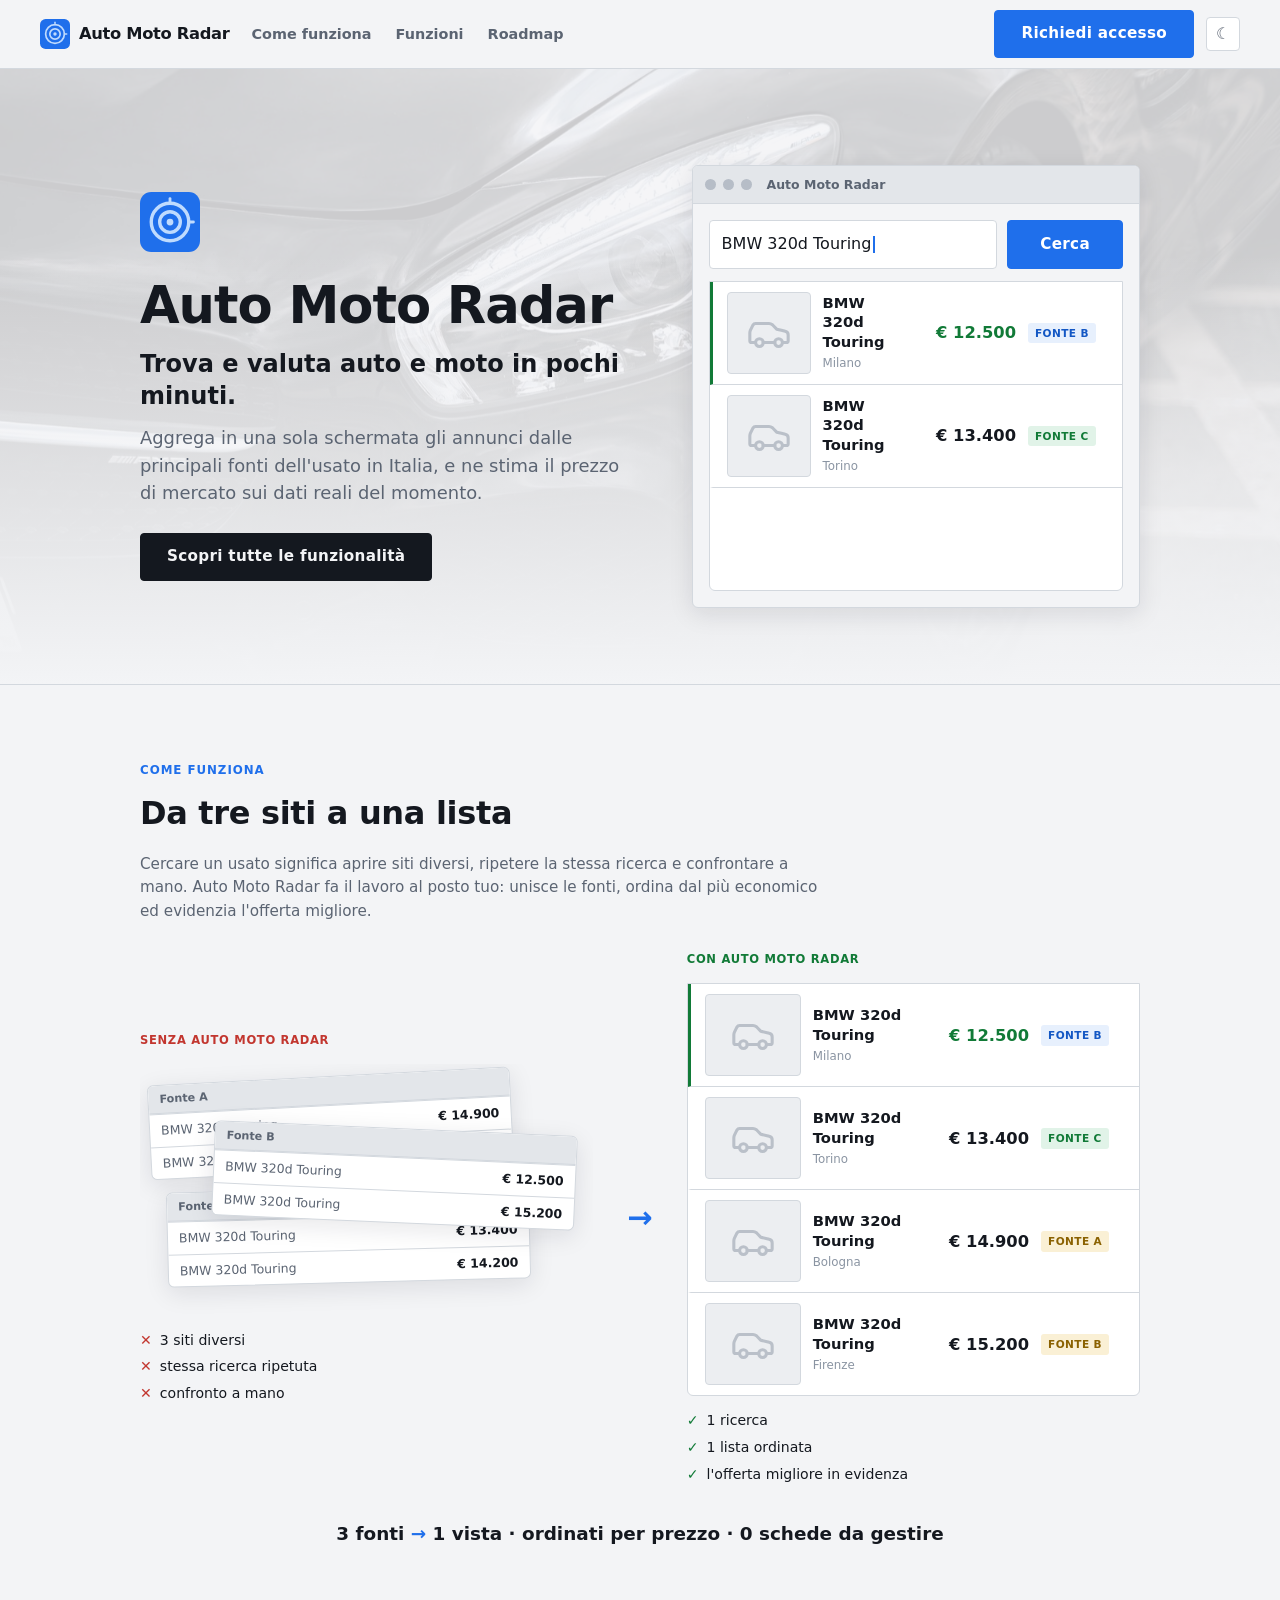
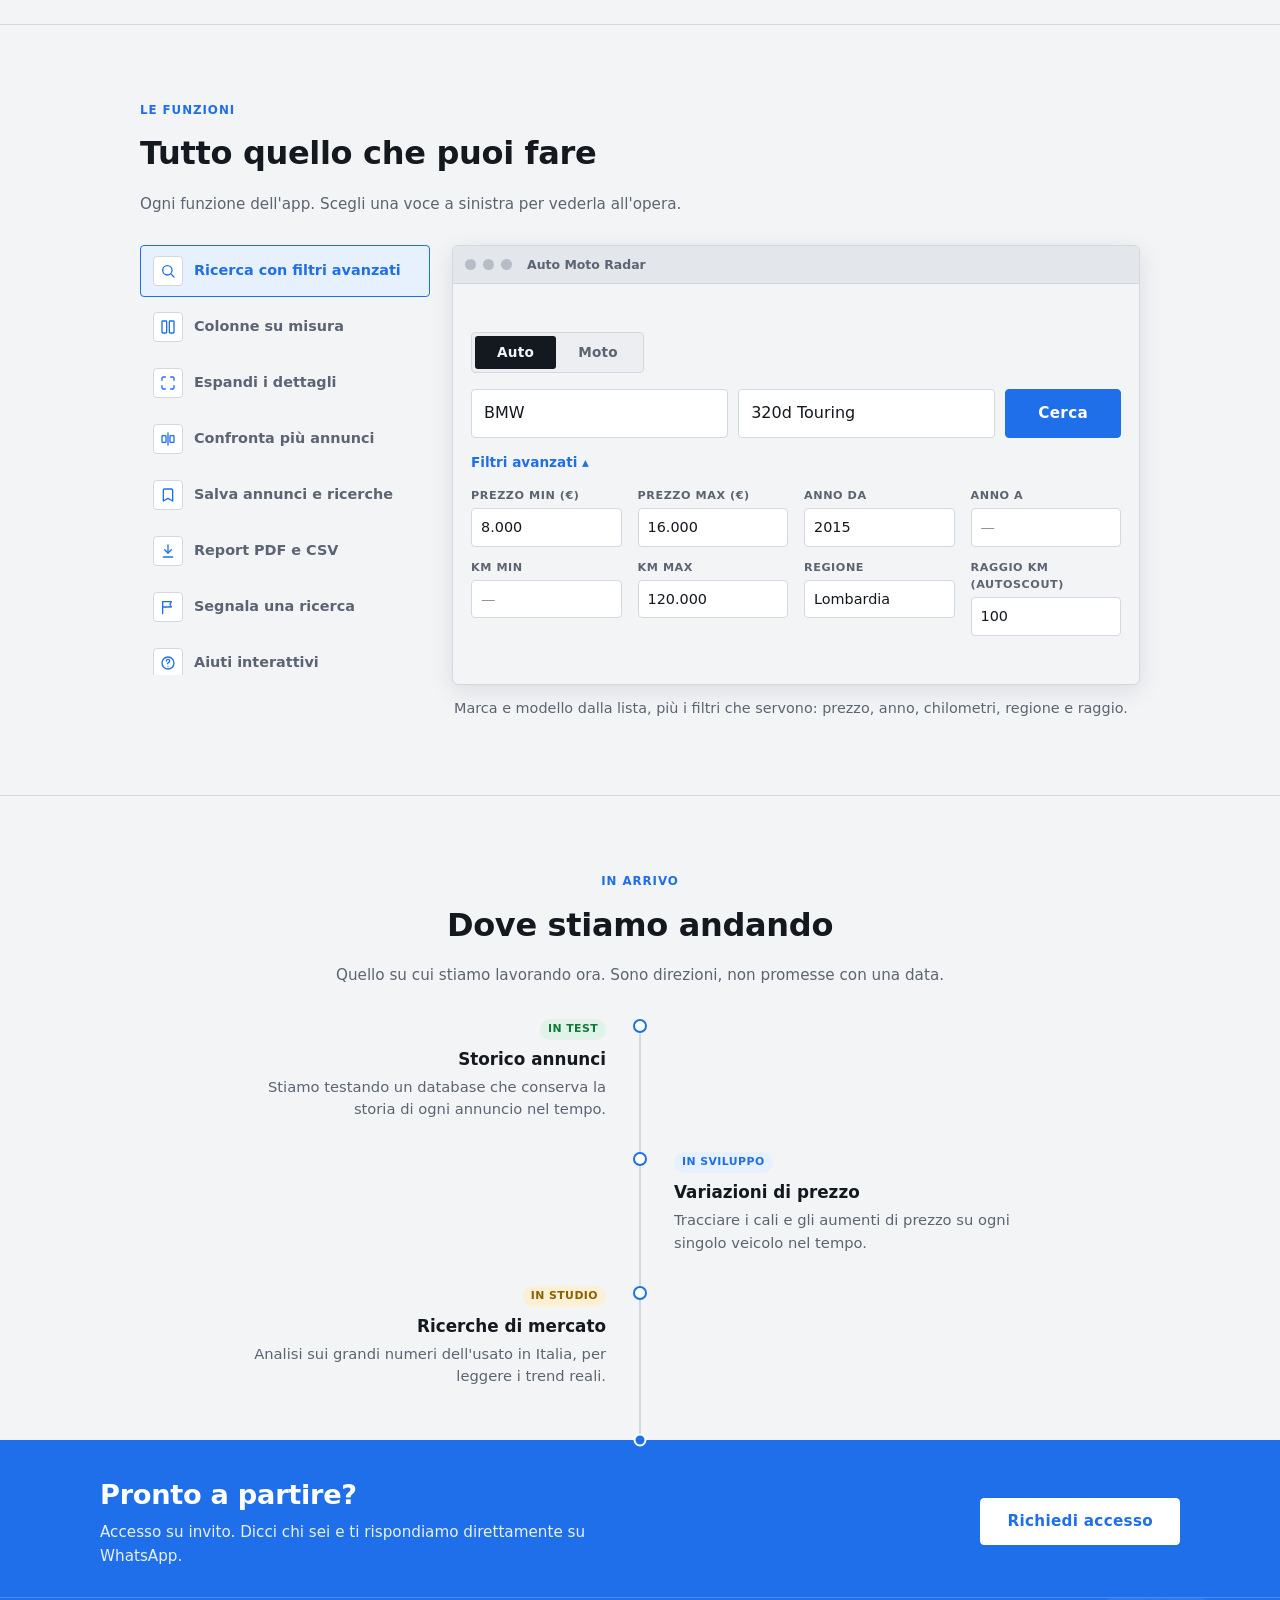
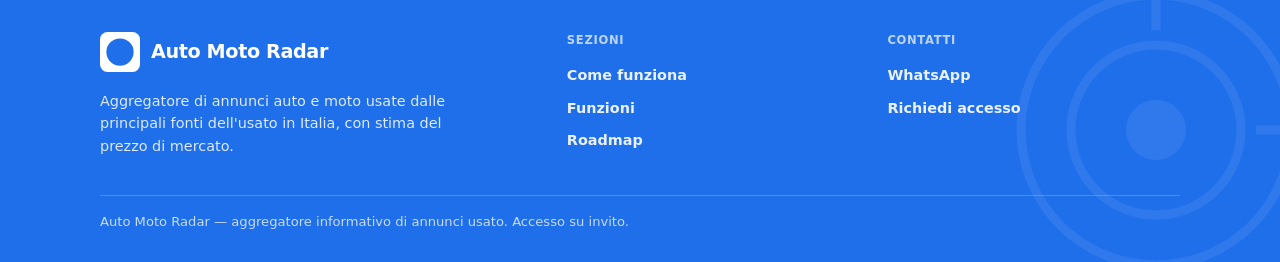
==== index.html @ 4909b7a5 "feat: static marketing landing for Auto Moto Radar Public, invite-only info site (no app access). He" ====
<!DOCTYPE html>
<html lang="it">
<head>
  <meta charset="UTF-8" />
  <meta name="viewport" content="width=device-width, initial-scale=1.0" />
  <title>Auto Moto Radar</title>
  <meta name="description" content="Auto Moto Radar aggrega in una sola schermata gli annunci di auto e moto usate dalle principali fonti dell'usato in Italia, e ne stima il prezzo di mercato. Accesso su invito." />
  <link rel="icon" type="image/svg+xml" href="./favicon.svg" />
  <meta name="theme-color" content="#f3f4f6" media="(prefers-color-scheme: light)" />
  <meta name="theme-color" content="#0d1117" media="(prefers-color-scheme: dark)" />
  <!-- Tema applicato PRIMA del CSS per evitare il flash (light di default). Chiave propria
       della landing per non interferire con l'app. -->
  <script>try{document.documentElement.setAttribute('data-theme',localStorage.getItem('amr_landing_theme')||'light');}catch(e){document.documentElement.setAttribute('data-theme','light');}</script>
  <link rel="stylesheet" href="./landing.css" />
</head>
<body>

  <!-- ─── Topbar ─────────────────────────────────────────────────────────── -->
  <header class="topbar">
    <a class="brand" href="#hero" aria-label="Auto Moto Radar, torna su">
      <!-- Logo radar (riuso da frontend/index.html:32-39) -->
      <svg class="brand-logo" width="30" height="30" viewBox="0 0 32 32" xmlns="http://www.w3.org/2000/svg" aria-hidden="true">
        <rect width="32" height="32" rx="6" fill="#1f6feb"/>
        <circle cx="16" cy="16" r="10" fill="none" stroke="#bfdbfe" stroke-width="1.8"/>
        <circle cx="16" cy="16" r="5.5" fill="none" stroke="#bfdbfe" stroke-width="1.8"/>
        <circle cx="16" cy="16" r="1.8" fill="#bfdbfe"/>
        <line x1="16" y1="6" x2="16" y2="3.5" stroke="#bfdbfe" stroke-width="1.5" stroke-linecap="round"/>
        <line x1="26" y1="16" x2="28.5" y2="16" stroke="#bfdbfe" stroke-width="1.5" stroke-linecap="round"/>
      </svg>
      <span class="brand-name">Auto Moto Radar</span>
    </a>
    <nav class="topnav" aria-label="Sezioni del sito">
      <a href="#come-funziona">Come funziona</a>
      <a href="#funzioni">Funzioni</a>
      <a href="#roadmap">Roadmap</a>
    </nav>
    <span class="topbar-spacer"></span>
    <a class="btn btn-primary topbar-cta" href="https://wa.me/393520727252" data-open-wizard>Richiedi accesso</a>
    <button type="button" class="theme-toggle" id="themeToggle" title="Passa al tema scuro" aria-label="Passa al tema scuro" aria-pressed="false">☾</button>
  </header>

  <main>

    <!-- ─── Hero ─────────────────────────────────────────────────────────── -->
    <section class="hero" id="hero">
      <!-- Sfondo fotografico de-opacizzato (asset locale, Pexels License). Decorativo. -->
      <div class="hero-bg" aria-hidden="true"></div>
      <div class="wrap hero-inner">
        <div class="hero-copy">
          <svg class="hero-logo" width="60" height="60" viewBox="0 0 32 32" xmlns="http://www.w3.org/2000/svg" aria-hidden="true">
            <rect width="32" height="32" rx="6" fill="#1f6feb"/>
            <circle cx="16" cy="16" r="10" fill="none" stroke="#bfdbfe" stroke-width="1.8"/>
            <circle cx="16" cy="16" r="5.5" fill="none" stroke="#bfdbfe" stroke-width="1.8"/>
            <circle cx="16" cy="16" r="1.8" fill="#bfdbfe"/>
            <line x1="16" y1="6" x2="16" y2="3.5" stroke="#bfdbfe" stroke-width="1.5" stroke-linecap="round"/>
            <line x1="26" y1="16" x2="28.5" y2="16" stroke="#bfdbfe" stroke-width="1.5" stroke-linecap="round"/>
          </svg>
          <h1>Auto Moto Radar</h1>
          <p class="lead lead-1">Trova e valuta auto e moto in pochi minuti.</p>
          <p class="lead lead-2">Aggrega in una sola schermata gli annunci dalle principali fonti dell'usato in Italia, e ne stima il prezzo di mercato sui dati reali del momento.</p>
          <div class="btn-row">
            <a class="btn btn-dark" href="#funzioni">Scopri tutte le funzionalità</a>
          </div>
        </div>

        <!-- Demo: ricerca che si auto-digita + mini risultati. Statica se no-JS/reduced-motion. -->
        <div class="hero-demo fx" aria-hidden="true">
          <div class="appwin">
            <div class="appwin-bar"><span class="awd"></span><span class="awd"></span><span class="awd"></span><span class="appwin-title">Auto Moto Radar</span></div>
            <div class="hero-demo-body">
              <div class="search-fields hd-search">
                <div class="ac-wrap hd-acwrap">
                  <div class="field-input hd-field"><span id="hdQuery">BMW 320d Touring</span><span class="hd-caret"></span></div>
                  <ul class="ac-list hd-aclist" id="hdAclist" hidden></ul>
                </div>
                <span class="btn-cerca">Cerca</span>
              </div>
              <div class="hd-results">
                <div class="result-list" id="hdAuto">
                  <div class="result-row best" style="grid-template-columns:84px minmax(0,1fr) 104px 80px"><div class="row-thumb"><svg viewBox="0 0 24 24" fill="none" stroke="currentColor" stroke-width="1.6" stroke-linecap="round" stroke-linejoin="round"><path d="M19 17h2c.6 0 1-.4 1-1v-3c0-.9-.7-1.7-1.5-1.9C18.7 10.6 16 10 16 10s-1.3-1.4-2.2-2.3c-.5-.4-1.1-.7-1.8-.7H5c-.6 0-1.1.4-1.4.9l-1.4 2.9A3.7 3.7 0 0 0 2 12v4c0 .6.4 1 1 1h2"/><circle cx="7" cy="17" r="2"/><path d="M9 17h6"/><circle cx="17" cy="17" r="2"/></svg></div><div class="row-main"><div class="row-titolo">BMW 320d Touring</div><div class="row-sub">Milano</div></div><div class="row-prezzo">€ 12.500</div><div class="row-fonte"><span class="tag tag-subito">Fonte B</span></div></div>
                  <div class="result-row" style="grid-template-columns:84px minmax(0,1fr) 104px 80px"><div class="row-thumb"><svg viewBox="0 0 24 24" fill="none" stroke="currentColor" stroke-width="1.6" stroke-linecap="round" stroke-linejoin="round"><path d="M19 17h2c.6 0 1-.4 1-1v-3c0-.9-.7-1.7-1.5-1.9C18.7 10.6 16 10 16 10s-1.3-1.4-2.2-2.3c-.5-.4-1.1-.7-1.8-.7H5c-.6 0-1.1.4-1.4.9l-1.4 2.9A3.7 3.7 0 0 0 2 12v4c0 .6.4 1 1 1h2"/><circle cx="7" cy="17" r="2"/><path d="M9 17h6"/><circle cx="17" cy="17" r="2"/></svg></div><div class="row-main"><div class="row-titolo">BMW 320d Touring</div><div class="row-sub">Torino</div></div><div class="row-prezzo">€ 13.400</div><div class="row-fonte"><span class="tag tag-moto">Fonte C</span></div></div>
                  <div class="result-row" style="grid-template-columns:84px minmax(0,1fr) 104px 80px"><div class="row-thumb"><svg viewBox="0 0 24 24" fill="none" stroke="currentColor" stroke-width="1.6" stroke-linecap="round" stroke-linejoin="round"><path d="M19 17h2c.6 0 1-.4 1-1v-3c0-.9-.7-1.7-1.5-1.9C18.7 10.6 16 10 16 10s-1.3-1.4-2.2-2.3c-.5-.4-1.1-.7-1.8-.7H5c-.6 0-1.1.4-1.4.9l-1.4 2.9A3.7 3.7 0 0 0 2 12v4c0 .6.4 1 1 1h2"/><circle cx="7" cy="17" r="2"/><path d="M9 17h6"/><circle cx="17" cy="17" r="2"/></svg></div><div class="row-main"><div class="row-titolo">BMW 320d Touring</div><div class="row-sub">Bologna</div></div><div class="row-prezzo">€ 14.900</div><div class="row-fonte"><span class="tag tag-autoscout">Fonte A</span></div></div>
                </div>
                <div class="result-list" id="hdMoto" hidden>
                  <div class="result-row best" style="grid-template-columns:84px minmax(0,1fr) 104px 80px"><div class="row-thumb"><svg viewBox="0 0 24 24" fill="none" stroke="currentColor" stroke-width="1.6" stroke-linecap="round" stroke-linejoin="round"><circle cx="5.5" cy="17.5" r="3.2"/><circle cx="18.5" cy="17.5" r="3.2"/><path d="M5.5 17.5 9 10h5l2 3h2.5"/><path d="M9 10 8 8H6"/><path d="M14 10h3"/></svg></div><div class="row-main"><div class="row-titolo">Honda Africa Twin</div><div class="row-sub">Roma</div></div><div class="row-prezzo">€ 9.900</div><div class="row-fonte"><span class="tag tag-moto">Fonte C</span></div></div>
                  <div class="result-row" style="grid-template-columns:84px minmax(0,1fr) 104px 80px"><div class="row-thumb"><svg viewBox="0 0 24 24" fill="none" stroke="currentColor" stroke-width="1.6" stroke-linecap="round" stroke-linejoin="round"><circle cx="5.5" cy="17.5" r="3.2"/><circle cx="18.5" cy="17.5" r="3.2"/><path d="M5.5 17.5 9 10h5l2 3h2.5"/><path d="M9 10 8 8H6"/><path d="M14 10h3"/></svg></div><div class="row-main"><div class="row-titolo">Honda Africa Twin</div><div class="row-sub">Napoli</div></div><div class="row-prezzo">€ 10.500</div><div class="row-fonte"><span class="tag tag-subito">Fonte B</span></div></div>
                  <div class="result-row" style="grid-template-columns:84px minmax(0,1fr) 104px 80px"><div class="row-thumb"><svg viewBox="0 0 24 24" fill="none" stroke="currentColor" stroke-width="1.6" stroke-linecap="round" stroke-linejoin="round"><circle cx="5.5" cy="17.5" r="3.2"/><circle cx="18.5" cy="17.5" r="3.2"/><path d="M5.5 17.5 9 10h5l2 3h2.5"/><path d="M9 10 8 8H6"/><path d="M14 10h3"/></svg></div><div class="row-main"><div class="row-titolo">Honda Africa Twin</div><div class="row-sub">Bari</div></div><div class="row-prezzo">€ 11.200</div><div class="row-fonte"><span class="tag tag-autoscout">Fonte A</span></div></div>
                </div>
              </div>
            </div>
          </div>
        </div>
      </div>
    </section>

    <!-- ─── Come funziona (problema + due modi + showcase) ───────────────── -->
    <section id="come-funziona">
      <div class="wrap">
        <p class="eyebrow">Come funziona</p>
        <h2>Da tre siti a una lista</h2>
        <p class="section-intro">Cercare un usato significa aprire siti diversi, ripetere la stessa ricerca e confrontare a mano. Auto Moto Radar fa il lavoro al posto tuo: unisce le fonti, ordina dal più economico ed evidenzia l'offerta migliore.</p>

        <div class="ba">
          <div class="ba-side ba-before">
            <p class="ba-lab ba-lab-before">Senza Auto Moto Radar</p>
            <div class="ba-mock" aria-hidden="true">
              <div class="ba-win ba-win1"><div class="ba-win-bar">Fonte A</div><div class="ba-win-row"><span>BMW 320d Touring</span><span>€ 14.900</span></div><div class="ba-win-row"><span>BMW 320d Touring</span><span>€ 13.900</span></div></div>
              <div class="ba-win ba-win2"><div class="ba-win-bar">Fonte B</div><div class="ba-win-row"><span>BMW 320d Touring</span><span>€ 12.500</span></div><div class="ba-win-row"><span>BMW 320d Touring</span><span>€ 15.200</span></div></div>
              <div class="ba-win ba-win3"><div class="ba-win-bar">Fonte C</div><div class="ba-win-row"><span>BMW 320d Touring</span><span>€ 13.400</span></div><div class="ba-win-row"><span>BMW 320d Touring</span><span>€ 14.200</span></div></div>
            </div>
            <ul class="ba-pts ba-pts-before">
              <li>3 siti diversi</li>
              <li>stessa ricerca ripetuta</li>
              <li>confronto a mano</li>
            </ul>
          </div>

          <div class="ba-arrow" aria-hidden="true">→</div>

          <div class="ba-side ba-after">
            <p class="ba-lab ba-lab-after">Con Auto Moto Radar</p>
            <!-- Dopo: lista unica ordinata (replica .result-row ridotta, dati finti). -->
            <div class="fx ba-list" aria-hidden="true">
              <div class="result-list">
                <div class="result-row best" style="grid-template-columns:96px minmax(0,1fr) 112px 84px">
                  <div class="row-thumb"><svg viewBox="0 0 24 24" fill="none" stroke="currentColor" stroke-width="1.6" stroke-linecap="round" stroke-linejoin="round"><path d="M19 17h2c.6 0 1-.4 1-1v-3c0-.9-.7-1.7-1.5-1.9C18.7 10.6 16 10 16 10s-1.3-1.4-2.2-2.3c-.5-.4-1.1-.7-1.8-.7H5c-.6 0-1.1.4-1.4.9l-1.4 2.9A3.7 3.7 0 0 0 2 12v4c0 .6.4 1 1 1h2"/><circle cx="7" cy="17" r="2"/><path d="M9 17h6"/><circle cx="17" cy="17" r="2"/></svg></div>
                  <div class="row-main"><div class="row-titolo">BMW 320d Touring</div><div class="row-sub">Milano</div></div>
                  <div class="row-prezzo">€ 12.500</div>
                  <div class="row-fonte"><span class="tag tag-subito">Fonte B</span></div>
                </div>
                <div class="result-row" style="grid-template-columns:96px minmax(0,1fr) 112px 84px">
                  <div class="row-thumb"><svg viewBox="0 0 24 24" fill="none" stroke="currentColor" stroke-width="1.6" stroke-linecap="round" stroke-linejoin="round"><path d="M19 17h2c.6 0 1-.4 1-1v-3c0-.9-.7-1.7-1.5-1.9C18.7 10.6 16 10 16 10s-1.3-1.4-2.2-2.3c-.5-.4-1.1-.7-1.8-.7H5c-.6 0-1.1.4-1.4.9l-1.4 2.9A3.7 3.7 0 0 0 2 12v4c0 .6.4 1 1 1h2"/><circle cx="7" cy="17" r="2"/><path d="M9 17h6"/><circle cx="17" cy="17" r="2"/></svg></div>
                  <div class="row-main"><div class="row-titolo">BMW 320d Touring</div><div class="row-sub">Torino</div></div>
                  <div class="row-prezzo">€ 13.400</div>
                  <div class="row-fonte"><span class="tag tag-moto">Fonte C</span></div>
                </div>
                <div class="result-row" style="grid-template-columns:96px minmax(0,1fr) 112px 84px">
                  <div class="row-thumb"><svg viewBox="0 0 24 24" fill="none" stroke="currentColor" stroke-width="1.6" stroke-linecap="round" stroke-linejoin="round"><path d="M19 17h2c.6 0 1-.4 1-1v-3c0-.9-.7-1.7-1.5-1.9C18.7 10.6 16 10 16 10s-1.3-1.4-2.2-2.3c-.5-.4-1.1-.7-1.8-.7H5c-.6 0-1.1.4-1.4.9l-1.4 2.9A3.7 3.7 0 0 0 2 12v4c0 .6.4 1 1 1h2"/><circle cx="7" cy="17" r="2"/><path d="M9 17h6"/><circle cx="17" cy="17" r="2"/></svg></div>
                  <div class="row-main"><div class="row-titolo">BMW 320d Touring</div><div class="row-sub">Bologna</div></div>
                  <div class="row-prezzo">€ 14.900</div>
                  <div class="row-fonte"><span class="tag tag-autoscout">Fonte A</span></div>
                </div>
                <div class="result-row" style="grid-template-columns:96px minmax(0,1fr) 112px 84px">
                  <div class="row-thumb"><svg viewBox="0 0 24 24" fill="none" stroke="currentColor" stroke-width="1.6" stroke-linecap="round" stroke-linejoin="round"><path d="M19 17h2c.6 0 1-.4 1-1v-3c0-.9-.7-1.7-1.5-1.9C18.7 10.6 16 10 16 10s-1.3-1.4-2.2-2.3c-.5-.4-1.1-.7-1.8-.7H5c-.6 0-1.1.4-1.4.9l-1.4 2.9A3.7 3.7 0 0 0 2 12v4c0 .6.4 1 1 1h2"/><circle cx="7" cy="17" r="2"/><path d="M9 17h6"/><circle cx="17" cy="17" r="2"/></svg></div>
                  <div class="row-main"><div class="row-titolo">BMW 320d Touring</div><div class="row-sub">Firenze</div></div>
                  <div class="row-prezzo">€ 15.200</div>
                  <div class="row-fonte"><span class="tag tag-autoscout">Fonte B</span></div>
                </div>
              </div>
            </div>
            <ul class="ba-pts ba-pts-after">
              <li>1 ricerca</li>
              <li>1 lista ordinata</li>
              <li>l'offerta migliore in evidenza</li>
            </ul>
          </div>
        </div>

        <p class="ba-impact">3 fonti <b>→</b> 1 vista · ordinati per prezzo · 0 schede da gestire</p>
      </div>
    </section>

    <!-- ─── Funzioni (fonti personalizzabili + funzioni) ─────────────────── -->
    <section id="funzioni">
      <div class="wrap">
        <p class="eyebrow">Le funzioni</p>
        <h2>Tutto quello che puoi fare</h2>
        <p class="section-intro">Ogni funzione dell'app. Scegli una voce a sinistra per vederla all'opera.</p>

        <div class="fx-explorer fx" id="fxExplorer">
          <div class="fx-tabs" id="fxTabs" role="tablist" aria-label="Funzioni dell'app" aria-orientation="vertical">
            <button class="fx-tab" role="tab" id="fxt0" aria-controls="fxp0" aria-selected="true" tabindex="0" data-desc="Marca e modello dalla lista, più i filtri che servono: prezzo, anno, chilometri, regione e raggio."><span class="fx-tab-ico"><svg viewBox="0 0 24 24" fill="none" stroke="currentColor" stroke-width="2" stroke-linecap="round" stroke-linejoin="round" aria-hidden="true"><circle cx="11" cy="11" r="7"/><path d="m21 21-4.3-4.3"/></svg></span><span>Ricerca con filtri avanzati</span></button>
            <button class="fx-tab" role="tab" id="fxt1" aria-controls="fxp1" aria-selected="false" tabindex="-1" data-desc="Anno e Km compaiono da soli quando filtri per anno o chilometri; le altre le aggiungi dal menu Colonne."><span class="fx-tab-ico"><svg viewBox="0 0 24 24" fill="none" stroke="currentColor" stroke-width="2" stroke-linecap="round" stroke-linejoin="round" aria-hidden="true"><rect x="3" y="3" width="7" height="18" rx="1"/><rect x="14" y="3" width="7" height="18" rx="1"/></svg></span><span>Colonne su misura</span></button>
            <button class="fx-tab" role="tab" id="fxt2" aria-controls="fxp2" aria-selected="false" tabindex="-1" data-desc="Apri l'annuncio nella riga: galleria foto, scheda tecnica completa e link all'originale, senza saltare in cima."><span class="fx-tab-ico"><svg viewBox="0 0 24 24" fill="none" stroke="currentColor" stroke-width="2" stroke-linecap="round" stroke-linejoin="round" aria-hidden="true"><path d="M3 8V5a2 2 0 0 1 2-2h3"/><path d="M21 8V5a2 2 0 0 0-2-2h-3"/><path d="M3 16v3a2 2 0 0 0 2 2h3"/><path d="M21 16v3a2 2 0 0 1-2 2h-3"/></svg></span><span>Espandi i dettagli</span></button>
            <button class="fx-tab" role="tab" id="fxt3" aria-controls="fxp3" aria-selected="false" tabindex="-1" data-desc="Metti i veicoli fianco a fianco: il valore migliore di ogni riga è evidenziato in verde."><span class="fx-tab-ico"><svg viewBox="0 0 24 24" fill="none" stroke="currentColor" stroke-width="2" stroke-linecap="round" stroke-linejoin="round" aria-hidden="true"><path d="M12 3v18"/><rect x="3" y="7" width="6" height="10" rx="1"/><rect x="15" y="7" width="6" height="10" rx="1"/></svg></span><span>Confronta più annunci</span></button>
            <button class="fx-tab" role="tab" id="fxt4" aria-controls="fxp4" aria-selected="false" tabindex="-1" data-desc="Tieni gli annunci che ti piacciono e salva le ricerche: ricevi avvisi su nuovi annunci e cali di prezzo."><span class="fx-tab-ico"><svg viewBox="0 0 24 24" fill="none" stroke="currentColor" stroke-width="2" stroke-linecap="round" stroke-linejoin="round" aria-hidden="true"><path d="m19 21-7-4-7 4V5a2 2 0 0 1 2-2h10a2 2 0 0 1 2 2v16z"/></svg></span><span>Salva annunci e ricerche</span></button>
            <button class="fx-tab" role="tab" id="fxt5" aria-controls="fxp5" aria-selected="false" tabindex="-1" data-desc="Un report stampabile o un foglio per Excel, generati al volo dai risultati della ricerca."><span class="fx-tab-ico"><svg viewBox="0 0 24 24" fill="none" stroke="currentColor" stroke-width="2" stroke-linecap="round" stroke-linejoin="round" aria-hidden="true"><path d="M12 3v12"/><path d="m7 10 5 5 5-5"/><path d="M5 21h14"/></svg></span><span>Report PDF e CSV</span></button>
            <button class="fx-tab" role="tab" id="fxt6" aria-controls="fxp6" aria-selected="false" tabindex="-1" data-desc="Risultati che non ti convincono? Mandaci una segnalazione, allegando la ricerca con un clic."><span class="fx-tab-ico"><svg viewBox="0 0 24 24" fill="none" stroke="currentColor" stroke-width="2" stroke-linecap="round" stroke-linejoin="round" aria-hidden="true"><path d="M4 22V4"/><path d="M4 4h13l-2 4 2 4H4"/></svg></span><span>Segnala una ricerca</span></button>
            <button class="fx-tab" role="tab" id="fxt7" aria-controls="fxp7" aria-selected="false" tabindex="-1" data-desc="Piccoli punti interrogativi spiegano ogni parte dell'app. Li nascondi quando vuoi dalla navbar."><span class="fx-tab-ico"><svg viewBox="0 0 24 24" fill="none" stroke="currentColor" stroke-width="2" stroke-linecap="round" stroke-linejoin="round" aria-hidden="true"><circle cx="12" cy="12" r="9"/><path d="M9.5 9a2.5 2.5 0 1 1 3 2.4c-.7.3-1 .8-1 1.6"/><path d="M12 17h.01"/></svg></span><span>Aiuti interattivi</span></button>
            <button class="fx-tab" role="tab" id="fxt8" aria-controls="fxp8" aria-selected="false" tabindex="-1" data-desc="Interfaccia leggibile di giorno, riposante di notte. La stessa lista, due temi."><span class="fx-tab-ico"><svg viewBox="0 0 24 24" fill="none" stroke="currentColor" stroke-width="2" stroke-linecap="round" stroke-linejoin="round" aria-hidden="true"><path d="M21 12.8A9 9 0 1 1 11.2 3a7 7 0 0 0 9.8 9.8Z"/></svg></span><span>Tema chiaro e scuro</span></button>
            <button class="fx-tab" role="tab" id="fxt9" aria-controls="fxp9" aria-selected="false" tabindex="-1" data-desc="Assistenza diretta su WhatsApp: aggiungere una fonte, segnalare un problema o una richiesta su misura."><span class="fx-tab-ico"><svg viewBox="0 0 24 24" fill="none" stroke="currentColor" stroke-width="2" stroke-linecap="round" stroke-linejoin="round" aria-hidden="true"><path d="M21 11.5a8.38 8.38 0 0 1-8.5 8.5 8.5 8.5 0 0 1-3.8-.9L3 21l1.9-5.7A8.38 8.38 0 0 1 4 11.5 8.5 8.5 0 0 1 12.5 3 8.38 8.38 0 0 1 21 11.5Z"/></svg></span><span>Pronto intervento</span></button>
          </div>

          <div class="fx-stage">
            <div class="appwin">
              <div class="appwin-bar" aria-hidden="true"><span class="awd"></span><span class="awd"></span><span class="awd"></span><span class="appwin-title">Auto Moto Radar</span></div>
              <div class="appwin-body">

                <div class="fx-panel" role="tabpanel" id="fxp0" aria-labelledby="fxt0"><div aria-hidden="true">
                  <div class="search-form">
                    <div class="seg-toggle"><span class="seg on">Auto</span><span class="seg">Moto</span></div>
                    <div class="search-fields"><div class="field-input">BMW</div><div class="field-input">320d Touring</div><span class="btn-cerca">Cerca</span></div>
                    <div class="adv-toggle">Filtri avanzati ▴</div>
                    <div class="adv-grid">
                      <div class="adv-field"><span>Prezzo min (€)</span><div class="inp">8.000</div></div>
                      <div class="adv-field"><span>Prezzo max (€)</span><div class="inp">16.000</div></div>
                      <div class="adv-field"><span>Anno da</span><div class="inp">2015</div></div>
                      <div class="adv-field"><span>Anno a</span><div class="inp empty">—</div></div>
                      <div class="adv-field"><span>Km min</span><div class="inp empty">—</div></div>
                      <div class="adv-field"><span>Km max</span><div class="inp">120.000</div></div>
                      <div class="adv-field"><span>Regione</span><div class="inp">Lombardia</div></div>
                      <div class="adv-field"><span>Raggio km (Autoscout)</span><div class="inp">100</div></div>
                    </div>
                  </div>
                </div>
              </div>

                <div class="fx-panel" role="tabpanel" id="fxp1" aria-labelledby="fxt1" hidden><div aria-hidden="true">
                  <div style="display:flex; gap:18px; flex-wrap:wrap; align-items:flex-start">
                    <div class="tb-cols-menu">
                      <label><span class="ck on"><svg viewBox="0 0 24 24" fill="none" stroke="currentColor" stroke-width="3" stroke-linecap="round" stroke-linejoin="round"><path d="m5 12 5 5 9-9"/></svg></span> Anno</label>
                      <label><span class="ck on"><svg viewBox="0 0 24 24" fill="none" stroke="currentColor" stroke-width="3" stroke-linecap="round" stroke-linejoin="round"><path d="m5 12 5 5 9-9"/></svg></span> Km</label>
                      <label><span class="ck"></span> Carburante</label>
                      <label><span class="ck"></span> Potenza (CV)</label>
                    </div>
                    <div style="flex:1; min-width:260px">
                      <div class="grid-head" style="grid-template-columns:minmax(0,1fr) 64px 98px 124px"><span class="gh">Veicolo</span><span class="gh gh-num">Anno</span><span class="gh gh-num">Km</span><span class="gh gh-num">Prezzo</span></div>
                      <div class="result-list">
                        <div class="result-row best" style="grid-template-columns:minmax(0,1fr) 64px 98px 124px"><div class="row-titolo">BMW 320d Touring</div><div class="row-cell num muted">2017</div><div class="row-cell num muted">92.000</div><div class="row-prezzo">€ 12.500</div></div>
                        <div class="result-row" style="grid-template-columns:minmax(0,1fr) 64px 98px 124px"><div class="row-titolo">BMW 320d Touring</div><div class="row-cell num muted">2016</div><div class="row-cell num muted">118.000</div><div class="row-prezzo">€ 13.400</div></div>
                      </div>
                    </div>
                  </div>
                </div>
              </div>

                <div class="fx-panel" role="tabpanel" id="fxp2" aria-labelledby="fxt2" hidden><div aria-hidden="true">
                  <div class="result-row detail-open" style="grid-template-columns:120px minmax(0,1fr) 124px 96px">
                    <div class="row-thumb"><svg viewBox="0 0 24 24" fill="none" stroke="currentColor" stroke-width="1.6" stroke-linecap="round" stroke-linejoin="round"><path d="M19 17h2c.6 0 1-.4 1-1v-3c0-.9-.7-1.7-1.5-1.9C18.7 10.6 16 10 16 10s-1.3-1.4-2.2-2.3c-.5-.4-1.1-.7-1.8-.7H5c-.6 0-1.1.4-1.4.9l-1.4 2.9A3.7 3.7 0 0 0 2 12v4c0 .6.4 1 1 1h2"/><circle cx="7" cy="17" r="2"/><path d="M9 17h6"/><circle cx="17" cy="17" r="2"/></svg></div>
                    <div class="row-main"><div class="row-titolo">BMW 320d Touring</div><div class="row-sub">Milano <span class="vend-badge vend-priv">Privato</span></div></div>
                    <div class="row-prezzo">€ 12.500</div>
                    <div class="row-fonte"><span class="tag tag-subito">Fonte A</span></div>
                  </div>
                  <div class="row-detail"><div class="det-inner">
                    <div class="det-gallery">
                      <span class="det-thumb"><svg viewBox="0 0 24 24" fill="none" stroke="currentColor" stroke-width="1.6" stroke-linecap="round" stroke-linejoin="round"><path d="M19 17h2c.6 0 1-.4 1-1v-3c0-.9-.7-1.7-1.5-1.9C18.7 10.6 16 10 16 10s-1.3-1.4-2.2-2.3c-.5-.4-1.1-.7-1.8-.7H5c-.6 0-1.1.4-1.4.9l-1.4 2.9A3.7 3.7 0 0 0 2 12v4c0 .6.4 1 1 1h2"/><circle cx="7" cy="17" r="2"/><path d="M9 17h6"/><circle cx="17" cy="17" r="2"/></svg></span>
                      <span class="det-thumb"><svg viewBox="0 0 24 24" fill="none" stroke="currentColor" stroke-width="1.6" stroke-linecap="round" stroke-linejoin="round"><path d="M19 17h2c.6 0 1-.4 1-1v-3c0-.9-.7-1.7-1.5-1.9C18.7 10.6 16 10 16 10s-1.3-1.4-2.2-2.3c-.5-.4-1.1-.7-1.8-.7H5c-.6 0-1.1.4-1.4.9l-1.4 2.9A3.7 3.7 0 0 0 2 12v4c0 .6.4 1 1 1h2"/><circle cx="7" cy="17" r="2"/><path d="M9 17h6"/><circle cx="17" cy="17" r="2"/></svg></span>
                      <span class="det-thumb"><svg viewBox="0 0 24 24" fill="none" stroke="currentColor" stroke-width="1.6" stroke-linecap="round" stroke-linejoin="round"><path d="M19 17h2c.6 0 1-.4 1-1v-3c0-.9-.7-1.7-1.5-1.9C18.7 10.6 16 10 16 10s-1.3-1.4-2.2-2.3c-.5-.4-1.1-.7-1.8-.7H5c-.6 0-1.1.4-1.4.9l-1.4 2.9A3.7 3.7 0 0 0 2 12v4c0 .6.4 1 1 1h2"/><circle cx="7" cy="17" r="2"/><path d="M9 17h6"/><circle cx="17" cy="17" r="2"/></svg></span>
                    </div>
                    <div class="det-specs">
                      <div class="det-spec"><span class="det-k">Versione</span><span class="det-v">2.0d xDrive Luxury</span></div>
                      <div class="det-spec"><span class="det-k">Cambio</span><span class="det-v">Automatico</span></div>
                      <div class="det-spec"><span class="det-k">Cilindrata</span><span class="det-v">1.995 cc</span></div>
                      <div class="det-spec"><span class="det-k">Potenza</span><span class="det-v">190 CV</span></div>
                      <div class="det-spec"><span class="det-k">Carrozzeria</span><span class="det-v">Station Wagon</span></div>
                      <div class="det-spec"><span class="det-k">Proprietari</span><span class="det-v">1</span></div>
                    </div>
                    <div class="det-foot">
                      <span class="det-open">Apri annuncio ↗</span>
                      <span class="det-act attivo"><svg viewBox="0 0 24 24" fill="currentColor" stroke="currentColor" stroke-width="2" stroke-linejoin="round"><path d="m19 21-7-4-7 4V5a2 2 0 0 1 2-2h10a2 2 0 0 1 2 2v16z"/></svg> Salvato</span>
                      <span class="det-act"><svg viewBox="0 0 24 24" fill="none" stroke="currentColor" stroke-width="2"><rect x="3" y="3" width="18" height="18" rx="2"/></svg> Confronta</span>
                    </div>
                  </div></div>
                </div>
              </div>

                <div class="fx-panel" role="tabpanel" id="fxp3" aria-labelledby="fxt3" hidden><div aria-hidden="true">
                  <div class="cmatrix-panel">
                    <div class="cmatrix-head"><span class="cmatrix-title">Confronto · 3 annunci</span><span aria-hidden="true">✕</span></div>
                    <div class="cmatrix-scroll"><table class="cmatrix">
                      <thead><tr><th class="cm-label"></th><th><div class="cm-coltitle">BMW 320d · Milano</div></th><th><div class="cm-coltitle">BMW 320d · Bologna</div></th><th><div class="cm-coltitle">BMW 320d · Torino</div></th></tr></thead>
                      <tbody>
                        <tr><td class="cm-label">Prezzo</td><td class="cm-val cm-best">€ 12.500 ★</td><td class="cm-val">€ 13.400</td><td class="cm-val">€ 14.900</td></tr>
                        <tr><td class="cm-label">Anno</td><td class="cm-val">2017</td><td class="cm-val">2016</td><td class="cm-val cm-best">2018 ★</td></tr>
                        <tr><td class="cm-label">Km</td><td class="cm-val">92.000</td><td class="cm-val">118.000</td><td class="cm-val cm-best">76.000 ★</td></tr>
                        <tr><td class="cm-label">Carburante</td><td class="cm-val">Diesel</td><td class="cm-val">Diesel</td><td class="cm-val">Diesel</td></tr>
                        <tr><td class="cm-label">Potenza</td><td class="cm-val cm-best">190 CV ★</td><td class="cm-val">184 CV</td><td class="cm-val cm-best">190 CV ★</td></tr>
                        <tr><td class="cm-label">Cambio</td><td class="cm-val">Automatico</td><td class="cm-val">Manuale</td><td class="cm-val">Automatico</td></tr>
                      </tbody>
                    </table></div>
                  </div>
                </div>
              </div>

                <div class="fx-panel" role="tabpanel" id="fxp4" aria-labelledby="fxt4" hidden><div aria-hidden="true">
                  <div class="saved-tabs"><span class="saved-tab on">Annunci <span class="cnt">3</span></span><span class="saved-tab">Ricerche <span class="cnt">2</span></span></div>
                  <div class="salvato-item"><div><div class="salvato-titolo">BMW 320d Touring</div><div class="salvato-dettagli">€ 12.500 · 92.000 km · 2017</div></div><span class="tb-btn">Rimuovi</span></div>
                  <div class="ric-card has-novita" style="margin-top:12px">
                    <div class="ric-title">BMW 320d Touring <span class="ric-badge">4</span></div>
                    <div class="ric-sub">auto · controllata 2 ore fa</div>
                    <div class="ric-digest">4 novità: 3 nuovi annunci, 1 calo di prezzo</div>
                    <div class="ric-alerts">
                      <div class="ric-alert ric-nuovo"><span class="ric-motivo">nuovo</span><span class="ric-alert-tit">BMW 320d Touring Luxury · Monza</span><span class="ric-alert-prezzo">€ 13.100</span></div>
                      <div class="ric-alert ric-calo"><span class="ric-motivo">calo</span><span class="ric-alert-tit">BMW 320d Touring Sport · Bologna</span><span class="ric-alert-prezzo">€ 12.900</span></div>
                    </div>
                  </div>
                </div>
              </div>

                <div class="fx-panel" role="tabpanel" id="fxp5" aria-labelledby="fxt5" hidden><div aria-hidden="true">
                  <div class="rep">
                    <div class="rep-band"><b>AUTO MOTO RADAR</b><span>BMW 320d Touring · 120 annunci · 19/06/2026</span></div>
                    <div class="rep-metrics">
                      <div class="rep-metric"><div class="l">Min</div><div class="v">€ 12.500</div></div>
                      <div class="rep-metric"><div class="l">Mediana</div><div class="v">€ 13.900</div></div>
                      <div class="rep-metric"><div class="l">Media</div><div class="v">€ 14.050</div></div>
                      <div class="rep-metric"><div class="l">Max</div><div class="v">€ 15.200</div></div>
                    </div>
                    <div class="rep-rows">
                      <div><span>BMW 320d Touring · Milano</span><span>€ 12.500</span></div>
                      <div><span>BMW 320d Touring · Bologna</span><span>€ 13.400</span></div>
                      <div><span>BMW 320d Touring · Torino</span><span>€ 14.900</span></div>
                    </div>
                  </div>
                  <div class="rep-export"><span class="tb-btn">CSV</span><span class="tb-btn">PDF</span></div>
                </div>
              </div>

                <div class="fx-panel" role="tabpanel" id="fxp6" aria-labelledby="fxt6" hidden><div aria-hidden="true">
                  <div class="report-card">
                    <div class="report-head"><span>Segnala un problema</span><span aria-hidden="true">✕</span></div>
                    <div class="report-ta">Descrivi il problema, o cosa non ti convince dei risultati…</div>
                    <label class="report-attach"><span class="ck on"><svg viewBox="0 0 24 24" fill="none" stroke="currentColor" stroke-width="3" stroke-linecap="round" stroke-linejoin="round"><path d="m5 12 5 5 9-9"/></svg></span> Allega la ricerca attuale (utile per dire che i risultati non sono ideali)</label>
                    <div class="report-foot"><span class="report-send">Invia</span></div>
                  </div>
                </div>
              </div>

                <div class="fx-panel" role="tabpanel" id="fxp7" aria-labelledby="fxt7" hidden><div aria-hidden="true">
                  <div class="help-ctx">
                    <div class="results-toolbar">
                      <span class="tb-label">Raggruppa <span class="help-dot">?</span></span>
                      <span class="tb-sep"></span>
                      <span class="tb-label">Prezzo <span class="help-dot">?</span></span>
                      <span class="tb-sep"></span>
                      <span class="tb-label hc-active">Esporta <span class="help-dot on">?</span></span>
                    </div>
                    <div class="help-tip hc-tip">Esporta i risultati: PDF stampabile o CSV per Excel. Niente account, niente attese.</div>
                    <p class="fx-cap">I punti <span class="help-dot">?</span> spiegano ogni funzione, dritti dove servono. Mostrali o nascondili dall'icona in alto a destra dell'app.</p>
                  </div>
                </div>
              </div>

                <div class="fx-panel" role="tabpanel" id="fxp8" aria-labelledby="fxt8" hidden><div aria-hidden="true">
                  <div class="theme-split">
                    <div class="theme-pane force-light">
                      <div class="pane-lab">☀ Chiaro</div>
                      <div class="results-toolbar ts-bar"><span class="tb-count">120 risultati</span><span class="tb-stat"><span class="tb-stat-label">min</span><b>€ 12.500</b></span></div>
                      <div class="result-list">
                        <div class="result-row best" style="grid-template-columns:minmax(0,1fr) auto"><div class="row-main"><div class="row-titolo">BMW 320d Touring</div><div class="row-sub">Milano · 2017</div></div><div class="row-prezzo">€ 12.500</div></div>
                        <div class="result-row" style="grid-template-columns:minmax(0,1fr) auto"><div class="row-main"><div class="row-titolo">BMW 320d Touring</div><div class="row-sub">Torino · 2016</div></div><div class="row-prezzo">€ 13.400</div></div>
                      </div>
                    </div>
                    <div class="theme-pane force-dark">
                      <div class="pane-lab">☾ Scuro</div>
                      <div class="results-toolbar ts-bar"><span class="tb-count">120 risultati</span><span class="tb-stat"><span class="tb-stat-label">min</span><b>€ 12.500</b></span></div>
                      <div class="result-list">
                        <div class="result-row best" style="grid-template-columns:minmax(0,1fr) auto"><div class="row-main"><div class="row-titolo">BMW 320d Touring</div><div class="row-sub">Milano · 2017</div></div><div class="row-prezzo">€ 12.500</div></div>
                        <div class="result-row" style="grid-template-columns:minmax(0,1fr) auto"><div class="row-main"><div class="row-titolo">BMW 320d Touring</div><div class="row-sub">Torino · 2016</div></div><div class="row-prezzo">€ 13.400</div></div>
                      </div>
                    </div>
                  </div>
                </div>
              </div>

                <div class="fx-panel" role="tabpanel" id="fxp9" aria-labelledby="fxt9" hidden><div>
                  <div class="pronto">
                    <div class="pronto-head">
                      <span class="wa-ico"><svg viewBox="0 0 24 24" fill="none" stroke="currentColor" stroke-width="2" stroke-linecap="round" stroke-linejoin="round" aria-hidden="true"><path d="M21 11.5a8.38 8.38 0 0 1-8.5 8.5 8.5 8.5 0 0 1-3.8-.9L3 21l1.9-5.7A8.38 8.38 0 0 1 4 11.5 8.5 8.5 0 0 1 12.5 3 8.38 8.38 0 0 1 21 11.5Z"/></svg></span>
                      <div><h4>Pronto intervento</h4><p>Assistenza diretta su WhatsApp, quando ti serve.</p></div>
                    </div>
                    <div class="chat">
                      <div class="bubble bubble-in">Ciao! Come possiamo aiutarti?</div>
                      <div class="bubble bubble-out">Vorrei aggiungere una fonte alla mia ricerca</div>
                    </div>
                    <div class="pronto-opts">
                      <span class="pronto-chip">Assistenza rapida</span>
                      <span class="pronto-chip">Segnala un problema</span>
                      <span class="pronto-chip">Richiesta su misura</span>
                    </div>
                    <a class="btn btn-primary" href="https://wa.me/393520727252" target="_blank" rel="noopener">Apri la chat su WhatsApp</a>
                  </div>
                </div>
              </div>

              </div>
            </div>
            <p class="fx-stage-cap" id="fxCap" aria-live="polite"></p>
          </div>
        </div>
      </div>
    </section>

    <!-- ─── Roadmap (timeline prossimi obiettivi) ────────────────────────── -->
    <section id="roadmap">
      <div class="wrap">
        <p class="eyebrow">In arrivo</p>
        <h2>Dove stiamo andando</h2>
        <p class="section-intro">Quello su cui stiamo lavorando ora. Sono direzioni, non promesse con una data.</p>
        <ol class="timeline">
          <li class="tl-item">
            <span class="tl-dot" aria-hidden="true"></span>
            <span class="tl-status st-test">In test</span>
            <h3>Storico annunci</h3>
            <p>Stiamo testando un database che conserva la storia di ogni annuncio nel tempo.</p>
          </li>
          <li class="tl-item">
            <span class="tl-dot" aria-hidden="true"></span>
            <span class="tl-status st-dev">In sviluppo</span>
            <h3>Variazioni di prezzo</h3>
            <p>Tracciare i cali e gli aumenti di prezzo su ogni singolo veicolo nel tempo.</p>
          </li>
          <li class="tl-item">
            <span class="tl-dot" aria-hidden="true"></span>
            <span class="tl-status st-study">In studio</span>
            <h3>Ricerche di mercato</h3>
            <p>Analisi sui grandi numeri dell'usato in Italia, per leggere i trend reali.</p>
          </li>
        </ol>
      </div>
    </section>

  </main>

  <footer class="footer">
    <div class="footer-cta">
      <div class="wrap footer-cta-inner">
        <div>
          <p class="footer-cta-h">Pronto a partire?</p>
          <p class="footer-cta-sub">Accesso su invito. Dicci chi sei e ti rispondiamo direttamente su WhatsApp.</p>
        </div>
        <a class="btn footer-cta-btn" href="https://wa.me/393520727252" data-open-wizard>Richiedi accesso</a>
      </div>
    </div>
    <div class="footer-main">
      <div class="footer-watermark" aria-hidden="true">
        <svg viewBox="0 0 32 32" xmlns="http://www.w3.org/2000/svg">
          <circle cx="16" cy="16" r="13.5" fill="none" stroke="#fff" stroke-width="0.9"/>
          <circle cx="16" cy="16" r="8.5" fill="none" stroke="#fff" stroke-width="0.9"/>
          <circle cx="16" cy="16" r="3" fill="#fff"/>
          <line x1="16" y1="2.5" x2="16" y2="6" stroke="#fff" stroke-width="0.9"/>
          <line x1="29.5" y1="16" x2="26" y2="16" stroke="#fff" stroke-width="0.9"/>
        </svg>
      </div>
      <div class="wrap footer-cols">
        <div class="footer-brand-col">
          <span class="brand">
            <svg class="brand-logo" width="40" height="40" viewBox="0 0 32 32" xmlns="http://www.w3.org/2000/svg" aria-hidden="true">
              <rect width="32" height="32" rx="6" fill="#1f6feb"/>
              <circle cx="16" cy="16" r="10" fill="none" stroke="#bfdbfe" stroke-width="1.8"/>
              <circle cx="16" cy="16" r="5.5" fill="none" stroke="#bfdbfe" stroke-width="1.8"/>
              <circle cx="16" cy="16" r="1.8" fill="#bfdbfe"/>
            </svg>
            <span class="brand-name">Auto Moto Radar</span>
          </span>
          <p class="footer-tag">Aggregatore di annunci auto e moto usate dalle principali fonti dell'usato in Italia, con stima del prezzo di mercato.</p>
        </div>
        <nav class="footer-col" aria-label="Sezioni del sito">
          <p class="footer-col-h">Sezioni</p>
          <a href="#come-funziona">Come funziona</a>
          <a href="#funzioni">Funzioni</a>
          <a href="#roadmap">Roadmap</a>
        </nav>
        <div class="footer-col">
          <p class="footer-col-h">Contatti</p>
          <a href="https://wa.me/393520727252" target="_blank" rel="noopener">WhatsApp</a>
          <a href="https://wa.me/393520727252" data-open-wizard>Richiedi accesso</a>
        </div>
      </div>
      <div class="wrap footer-legal">Auto Moto Radar — aggregatore informativo di annunci usato. Accesso su invito.</div>
    </div>
  </footer>

  <!-- Modal wizard di profilazione (aperto dai CTA "Richiedi accesso"). -->
  <div class="modal" id="accessModal" hidden>
    <div class="modal-backdrop" data-close></div>
    <div class="modal-card" role="dialog" aria-modal="true" aria-labelledby="wizTitle">
      <button type="button" class="modal-x" data-close aria-label="Chiudi">✕</button>
      <p class="wiz-kicker" id="wizTitle">Richiedi l'accesso</p>
      <p class="wiz-progress" id="wizProgress" aria-live="polite">Passo 1 di 3</p>
      <div id="wizMount"><!-- step renderizzato da JS --></div>
      <noscript>
        <p class="wiz-q">Richiedi l'accesso scrivendoci direttamente su WhatsApp.</p>
        <a class="btn btn-primary" href="https://wa.me/393520727252" target="_blank" rel="noopener">Richiedi accesso su WhatsApp</a>
      </noscript>
    </div>
  </div>

  <script src="./landing.js"></script>
</body>
</html>
---- landing.css ----
/* ════════════════════════════════════════════════════════════════════════════
   Auto Moto Radar — Landing informativa (statica, autonoma).
   Token e look COPIATI dall'app (frontend/style.css) per coerenza; landing
   indipendente (nessun link ai file dell'app). Niente CDN/web-font/analytics.
   ════════════════════════════════════════════════════════════════════════════ */

/* ─── Token tema (verbatim da frontend/style.css:9-62) ──────────────────────── */
:root, :root[data-theme="light"] {
  --bg:          #f3f4f6;
  --surface:     #ffffff;
  --surface-2:   #eceef1;
  --surface-3:   #e3e6ea;
  --line:        #d3d8de;
  --line-strong: #b6bdc7;
  --text:        #14181f;
  --text-muted:  #5b6472;
  --text-faint:  #8a94a2;
  --accent:      #1f6feb;
  --accent-weak: #e7f0fd;
  --pos:         #117a37;
  --pos-weak:    #e1f3e8;
  --neg:         #c2362f;
  --warn:        #8a6100;
  --warn-weak:   #fbf0d5;

  --tag-subito-fg:    #1357c4;  --tag-subito-bg:    #e7f0fd;
  --tag-autoscout-fg: #8a6100;  --tag-autoscout-bg: #faf0d5;
  --tag-moto-fg:      #117a37;  --tag-moto-bg:      #e1f3e8;

  --mono: ui-monospace, "SF Mono", SFMono-Regular, Menlo, Consolas, monospace;
  --sans: system-ui, -apple-system, "Segoe UI", Roboto, sans-serif;
  --num:  var(--sans);
  --r:  4px;
  --r2: 6px;
  --shadow: 0 6px 24px rgba(15, 23, 42, 0.10);
}

:root[data-theme="dark"] {
  --bg:          #0d1117;
  --surface:     #161b22;
  --surface-2:   #1b212c;
  --surface-3:   #222a36;
  --line:        #2a313c;
  --line-strong: #3a434f;
  --text:        #e6edf3;
  --text-muted:  #8b97a6;
  --text-faint:  #6a7787;
  --accent:      #4d9bff;
  --accent-weak: #15243a;
  --pos:         #3fb950;
  --pos-weak:    #11271a;
  --neg:         #f0726a;
  --warn:        #d6a838;
  --warn-weak:   #2a2310;

  --tag-subito-fg:    #6cb0ff;  --tag-subito-bg:    #14233a;
  --tag-autoscout-fg: #e3b341;  --tag-autoscout-bg: #2a2310;
  --tag-moto-fg:      #56d364;  --tag-moto-bg:      #11271a;

  --shadow: 0 10px 30px rgba(0, 0, 0, 0.55);
}

/* ─── Base (da style.css:65-76) ─────────────────────────────────────────────── */
*, *::before, *::after { box-sizing: border-box; }
body {
  margin: 0;
  background: var(--bg);
  color: var(--text);
  font-family: var(--sans);
  font-size: 0.95rem;
  line-height: 1.55;
  font-variant-numeric: tabular-nums;
  -webkit-font-smoothing: antialiased;
}
a { color: var(--accent); text-decoration: none; }
a:hover { text-decoration: underline; }
::selection { background: var(--accent-weak); }
html { scroll-behavior: smooth; }

/* ─── Accessibilità: focus da tastiera coerente su tutti gli elementi attivi ──── */
.btn:focus-visible,
.theme-toggle:focus-visible,
a:focus-visible,
.wiz-opt:focus-visible,
.wiz-link:focus-visible {
  outline: 2px solid var(--accent);
  outline-offset: 2px;
  text-decoration: none;
}

/* Le sezioni con id sono bersaglio di link ancora: lascia spazio alla topbar sticky
   così il titolo non finisce nascosto sotto la barra. */
section[id] { scroll-margin-top: 72px; }

/* Rispetta chi preferisce meno movimento: niente scroll animato né transizioni. */
@media (prefers-reduced-motion: reduce) {
  html { scroll-behavior: auto; }
  *, *::before, *::after {
    transition-duration: 0.01ms !important;
    animation-duration: 0.01ms !important;
  }
}

/* Container pulito (NO !important/Bootstrap dell'app; tengo il cap 4K + padding fluido) */
.wrap {
  max-width: 1080px;
  width: 100%;
  margin-inline: auto;
  padding-inline: clamp(16px, 4vw, 40px);
}

/* ─── Topbar (da style.css:119-144) ─────────────────────────────────────────── */
.topbar {
  position: sticky; top: 0; z-index: 60;
  display: flex; align-items: center; gap: 12px;
  padding: 10px clamp(16px, 4vw, 40px);
  background: var(--bg);
  border-bottom: 1px solid var(--line);
}
.brand { display: inline-flex; align-items: center; gap: 9px; text-decoration: none; }
.brand:hover { text-decoration: none; }
.brand .brand-logo { display: block; border-radius: var(--r); }
.brand .brand-name {
  font-size: 1.02rem; font-weight: 800; letter-spacing: -0.02em; color: var(--text);
}
.topbar-spacer { flex: 1; }
/* Link di navigazione fra le sezioni (accessibilità). Sotto 720px collassano: vedi media. */
.topnav { display: flex; gap: 4px; }
.topnav a {
  color: var(--text-muted); font-weight: 600; font-size: 0.9rem;
  padding: 6px 10px; border-radius: var(--r);
  transition: color .12s, background .12s;
}
.topnav a:hover { color: var(--text); background: var(--surface-2); text-decoration: none; }
.topbar-cta { padding: 8px 16px; }
.theme-toggle {
  display: inline-flex; align-items: center; justify-content: center;
  width: 34px; height: 34px; padding: 0;
  background: var(--surface); border: 1px solid var(--line); border-radius: var(--r);
  color: var(--text-muted); cursor: pointer; font-size: 1rem; line-height: 1;
  transition: border-color .12s, color .12s, background .12s;
}
.theme-toggle:hover { border-color: var(--line-strong); color: var(--text); }

/* ─── Sezioni ───────────────────────────────────────────────────────────────── */
section { padding: clamp(40px, 7vw, 76px) 0; border-bottom: 1px solid var(--line); }
section:last-of-type { border-bottom: none; }
.eyebrow {
  font-size: 0.74rem; font-weight: 700; text-transform: uppercase; letter-spacing: 0.08em;
  color: var(--accent); margin: 0 0 10px;
}
h1 { font-size: clamp(2rem, 5.5vw, 3.2rem); line-height: 1.1; letter-spacing: -0.02em; margin: 0 0 16px; }
h2 { font-size: clamp(1.4rem, 3.5vw, 2rem); letter-spacing: -0.01em; margin: 0 0 14px; }
.lead { font-size: clamp(1.05rem, 2.2vw, 1.25rem); color: var(--text-muted); max-width: 640px; margin: 0 0 8px; }
.muted { color: var(--text-muted); }
.section-intro { max-width: 680px; margin: 0 0 28px; color: var(--text-muted); }

/* ─── Hero ──────────────────────────────────────────────────────────────────── */
.hero {
  position: relative; isolation: isolate; overflow: hidden;
  padding-top: clamp(48px, 8vw, 96px);
}
/* Sfondo fotografico (asset locale) de-opacizzato + sfumatura verso il colore di sfondo
   per stacco pulito dalla sezione sotto. Decorativo, dietro al contenuto. */
.hero-bg {
  position: absolute; inset: 0; z-index: -1; pointer-events: none;
  background: url("./hero.jpg") center / cover no-repeat;
  opacity: 0.16;
}
:root[data-theme="dark"] .hero-bg { opacity: 0.30; }
.hero::after {
  content: ""; position: absolute; inset: 0; z-index: -1; pointer-events: none;
  background: linear-gradient(180deg, rgba(0, 0, 0, 0) 30%, var(--bg) 100%);
}
.hero-inner {
  position: relative;
  display: grid; grid-template-columns: 1.05fr 0.95fr;
  gap: clamp(24px, 5vw, 56px); align-items: center;
}
.hero-copy { min-width: 0; }
.hero-logo { margin-bottom: 18px; }
/* Riga 1: claim forte (testo pieno, peso medio). Riga 2: supporto, più piccola e muted. */
.hero .lead-1 {
  color: var(--text); font-weight: 600;
  font-size: clamp(1.15rem, 2.6vw, 1.5rem); line-height: 1.3; margin-bottom: 12px;
}
.hero .lead-2 { font-size: clamp(0.98rem, 2vw, 1.12rem); margin-bottom: 4px; }
.badge-invito {
  display: inline-block; margin-top: 6px;
  font-size: 0.8rem; font-weight: 700; color: var(--accent);
  background: var(--accent-weak); border-radius: 999px; padding: 5px 14px;
}

/* ─── Wizard di profilazione (hero) ─────────────────────────────────────────── */
.wizard {
  background: var(--surface); border: 1px solid var(--line); border-radius: var(--r2);
  padding: 22px; box-shadow: var(--shadow);
}
.wiz-kicker {
  margin: 0; font-size: 0.74rem; font-weight: 700; text-transform: uppercase;
  letter-spacing: 0.08em; color: var(--accent);
}
.wiz-progress { margin: 4px 0 14px; font-size: 0.78rem; color: var(--text-muted); }
.wiz-q { margin: 0 0 14px; font-size: 1.12rem; font-weight: 700; letter-spacing: -0.01em; }
.wiz-q:focus { outline: none; }   /* focus programmatico: niente outline al tab interno */
.wiz-options { display: grid; gap: 10px; }
.wiz-opt {
  text-align: left; width: 100%; padding: 13px 16px;
  border: 1px solid var(--line); border-radius: var(--r);
  background: var(--surface); color: var(--text);
  font: inherit; font-weight: 600; cursor: pointer;
  transition: border-color .12s, background .12s, transform .12s;
}
.wiz-opt:hover { border-color: var(--accent); background: var(--accent-weak); }
.wiz-opt:active { transform: translateY(1px); }
.wiz-text { margin: 0 0 16px; color: var(--text-muted); }
.wiz-cta { width: 100%; margin-top: 2px; }
.wiz-controls { display: flex; gap: 16px; margin-top: 14px; }
.wiz-link {
  background: none; border: none; padding: 4px 0;
  color: var(--text-muted); font: inherit; cursor: pointer;
}
.wiz-link:hover { color: var(--accent); text-decoration: underline; }
/* Recap configuratore */
.wiz-recap { border: 1px solid var(--line); border-radius: var(--r); background: var(--surface-2); padding: 2px 12px; margin: 0 0 16px; }
.wiz-recap-row { display: flex; justify-content: space-between; gap: 12px; padding: 9px 0; border-bottom: 1px dotted var(--line); font-size: 0.9rem; }
.wiz-recap-row:last-child { border-bottom: none; }
.wiz-recap-k { color: var(--text-muted); }
.wiz-recap-v { font-weight: 700; color: var(--text); text-align: right; }

/* ─── Hero: demo "ricerca che si auto-digita" ─────────────────────────────────── */
.hero-demo { font-variant-numeric: tabular-nums; }
.hero-demo-body { padding: 16px; }
.hd-search { margin-bottom: 12px; }
.hd-field { display: flex; align-items: center; min-height: 44px; }
.hd-caret { display: inline-block; width: 2px; height: 1.05em; background: var(--accent); margin-left: 2px; animation: hd-blink 1.05s step-end infinite; }
@keyframes hd-blink { 50% { opacity: 0; } }
.hd-results { min-height: 296px; }   /* spazio riservato (single-list) → niente salto nel loop */
/* La lista nascosta deve sparire davvero: .fx .result-list{display:flex} sovrasta [hidden]. */
.fx .result-list[hidden] { display: none; }
/* Dropdown autocomplete (mirror app), copiato scopato .fx. */
.hero-demo .ac-wrap { position: relative; flex: 1; min-width: 0; }
.fx .ac-list { position: absolute; z-index: 50; left: 0; right: 0; top: calc(100% + 4px); margin: 0; padding: 4px; list-style: none; background: var(--surface); border: 1px solid var(--line); border-radius: var(--r2); box-shadow: var(--shadow); max-height: 200px; overflow-y: auto; }
.fx .ac-list[hidden] { display: none; }
.fx .ac-item { padding: 8px 11px; border-radius: var(--r); font-size: 0.92rem; color: var(--text); }
.fx .ac-item.active { background: var(--surface-2); box-shadow: inset 2px 0 0 var(--accent); color: var(--accent); font-weight: 600; }
@media (prefers-reduced-motion: reduce) { .hd-caret { display: none; } }

/* ─── Modal wizard ────────────────────────────────────────────────────────────── */
.modal { position: fixed; inset: 0; z-index: 200; display: flex; align-items: center; justify-content: center; padding: 20px; }
.modal[hidden] { display: none; }
.modal-backdrop { position: absolute; inset: 0; background: rgba(0, 0, 0, .55); }
.modal-card {
  position: relative; z-index: 1; width: 100%; max-width: 460px; max-height: 90vh; overflow: auto;
  background: var(--surface); border: 1px solid var(--line-strong); border-radius: var(--r2);
  box-shadow: var(--shadow); padding: 24px;
}
.modal-x { position: absolute; top: 10px; right: 12px; background: none; border: none; color: var(--text-muted); font-size: 1.1rem; line-height: 1; cursor: pointer; }
.modal-x:hover { color: var(--text); }
.modal-x:focus-visible { outline: 2px solid var(--accent); outline-offset: 2px; }

/* ─── Pulsanti ──────────────────────────────────────────────────────────────── */
.btn {
  display: inline-flex; align-items: center; justify-content: center; gap: 8px;
  border-radius: var(--r); font-weight: 700; font-size: 0.95rem; letter-spacing: 0.02em;
  padding: 11px 26px; cursor: pointer; border: 1px solid transparent; font-family: inherit;
  transition: background .12s, border-color .12s, color .12s;
}
.btn-primary { background: var(--accent); color: #fff; border-color: var(--accent); }
.btn-primary:hover { filter: brightness(1.07); text-decoration: none; }
.btn-ghost { background: var(--surface); color: var(--text); border-color: var(--line); }
.btn-ghost:hover { border-color: var(--accent); color: var(--accent); text-decoration: none; }
/* Pieno neutro: scuro in light, chiaro in dark (si adatta al tema). */
.btn-dark { background: var(--text); color: var(--bg); border-color: var(--text); }
.btn-dark:hover { filter: brightness(1.12); text-decoration: none; color: var(--bg); }
.btn-row { display: flex; flex-wrap: wrap; gap: 12px; margin-top: 26px; }

/* ─── Griglie generiche ─────────────────────────────────────────────────────── */
.cards { display: grid; gap: 16px; grid-template-columns: repeat(auto-fit, minmax(240px, 1fr)); }
.card {
  border: 1px solid var(--line); border-radius: var(--r2); background: var(--surface);
  padding: 20px;
  transition: border-color .14s, transform .14s, box-shadow .14s;
}
.card:hover { border-color: var(--line-strong); transform: translateY(-2px); box-shadow: var(--shadow); }
.card h3 { margin: 0 0 8px; font-size: 1.05rem; }
.card p { margin: 0; color: var(--text-muted); font-size: 0.92rem; }

/* ─── Come funziona: split Prima / Dopo ─────────────────────────────────────── */
.ba { display: grid; grid-template-columns: 1fr auto 1fr; gap: clamp(16px, 3vw, 34px); align-items: center; margin-top: 6px; }
.ba-side { min-width: 0; }
.ba-lab { font-size: 0.72rem; font-weight: 800; text-transform: uppercase; letter-spacing: 0.06em; margin: 0 0 14px; }
.ba-lab-before { color: var(--neg); }
.ba-lab-after { color: var(--pos); }
.ba-arrow { font-size: 1.9rem; font-weight: 700; color: var(--accent); line-height: 1; }
/* Prima: finestre "fonte" sparse/ruotate (il caos di oggi). */
.ba-mock { position: relative; height: 252px; overflow: hidden; }
.ba-win { position: absolute; width: 80%; background: var(--surface); border: 1px solid var(--line); border-radius: var(--r2); box-shadow: var(--shadow); overflow: hidden; }
.ba-win1 { top: 12px; left: 2%; transform: rotate(-3deg); }
.ba-win2 { top: 64px; left: 16%; transform: rotate(2.5deg); z-index: 2; }
.ba-win3 { top: 124px; left: 6%; transform: rotate(-1.5deg); }
.ba-win-bar { background: var(--surface-3); border-bottom: 1px solid var(--line); padding: 5px 11px; font-size: 0.7rem; font-weight: 700; color: var(--text-muted); }
.ba-win-row { display: flex; justify-content: space-between; gap: 10px; padding: 6px 11px; font-size: 0.78rem; font-family: var(--num); color: var(--text-muted); border-top: 1px solid var(--line); }
.ba-win-row span:first-child { overflow: hidden; text-overflow: ellipsis; white-space: nowrap; }
.ba-win-row span:last-child { font-weight: 700; color: var(--text); }
.ba-list { margin-bottom: 14px; }
.ba-pts { list-style: none; margin: 14px 0 0; padding: 0; display: flex; flex-direction: column; gap: 5px; font-size: 0.88rem; }
.ba-pts li { display: flex; align-items: center; gap: 8px; color: var(--text); }
.ba-pts-before li::before { content: "✕"; color: var(--neg); font-weight: 700; }
.ba-pts-after li::before { content: "✓"; color: var(--pos); font-weight: 700; }
.ba-impact { margin: clamp(22px, 4vw, 34px) 0 0; text-align: center; font-weight: 700; font-size: clamp(0.95rem, 2.2vw, 1.15rem); color: var(--text); }
.ba-impact b { color: var(--accent); }
@media (max-width: 760px) {
  .ba { grid-template-columns: 1fr; gap: 18px; }
  .ba-arrow { justify-self: center; transform: rotate(90deg); }   /* → diventa ↓ */
}
@media (max-width: 480px) {
  /* Prima: card restano sovrapposte/ruotate (caos), contenute dal .ba-mock. */
  .ba-list .result-row { grid-template-columns: 64px minmax(0,1fr) auto !important; }
  .ba-list .row-fonte { display: none; }
}

/* ─── Showcase: replica FEDELE dei risultati app (statico, dati finti) ─────────
   CSS copiato verbatim da frontend/style.css (toolbar 315-367 + risultati 380-451),
   scopato sotto .showcase. Nessun link all'app, nessun dato reale. */
.showcase-note {
  font-size: 0.78rem; font-weight: 700; text-transform: uppercase; letter-spacing: 0.06em;
  color: var(--text-muted); margin: 0 0 10px;
}
.showcase { font-variant-numeric: tabular-nums; }

/* Toolbar risultati — qui position:static (in app è sticky top:53px). */
.showcase .results-toolbar {
  display: flex; align-items: center; gap: 14px; flex-wrap: wrap;
  background: var(--surface); border: 1px solid var(--line); border-radius: var(--r2);
  padding: 9px 12px; margin-bottom: 10px;
}
.showcase .tb-group { display: flex; align-items: center; gap: 10px; flex-wrap: wrap; }
.showcase .tb-sep { width: 1px; align-self: stretch; min-height: 24px; background: var(--line); }
.showcase .tb-count { font-family: var(--num); font-size: 0.8rem; color: var(--text-muted); font-weight: 600; }
.showcase .tb-stat { display: inline-flex; align-items: baseline; gap: 5px; font-size: 0.82rem; }
.showcase .tb-stat-label { font-size: 0.66rem; font-weight: 700; text-transform: uppercase; letter-spacing: 0.05em; color: var(--text-muted); }
.showcase .tb-stat b { font-family: var(--num); font-weight: 700; color: var(--text); }
.showcase .tb-label { font-size: 0.68rem; font-weight: 700; text-transform: uppercase; letter-spacing: 0.05em; color: var(--text-muted); }
.showcase .facet-chips { display: flex; flex-wrap: wrap; align-items: center; gap: 6px; }
.showcase .facet-chip {
  border: 1px solid var(--line); background: var(--surface); color: var(--text-muted);
  border-radius: var(--r); padding: 4px 11px; font-size: 0.78rem; font-weight: 600; font-family: inherit;
}
.showcase .facet-chip.active { background: var(--accent); border-color: var(--accent); color: #fff; }
.showcase .tb-btn {
  border: 1px solid var(--line); color: var(--text); background: var(--surface);
  border-radius: var(--r); font-weight: 600; font-size: 0.78rem; padding: 5px 12px; white-space: nowrap;
}
.showcase .tb-price { display: flex; flex-direction: column; gap: 3px; min-width: 168px; }
.showcase .tb-price-labels { display: flex; justify-content: space-between; font-family: var(--num); font-size: 0.7rem; color: var(--text-muted); }
/* Slider prezzo FINTO (look noUi, statico — niente nouislider). */
.showcase .fake-slider { position: relative; height: 5px; border-radius: 3px; background: var(--surface-2); border: 1px solid var(--line); }
.showcase .fs-connect { position: absolute; top: 0; bottom: 0; left: 22%; right: 28%; background: var(--accent); border-radius: 3px; }
.showcase .fs-handle { position: absolute; top: -6px; width: 15px; height: 15px; border-radius: 50%; border: 1px solid var(--line-strong); background: var(--surface); box-shadow: 0 1px 3px rgba(0,0,0,.2); }
.showcase .fs-h1 { left: calc(22% - 7px); }
.showcase .fs-h2 { right: calc(28% - 7px); }

/* Intestazioni colonne */
.showcase .grid-head {
  display: grid; align-items: center; gap: 12px; padding: 8px 14px;
  background: var(--surface-3); border: 1px solid var(--line); border-bottom: none;
  border-radius: var(--r2) var(--r2) 0 0;
  font-size: 0.68rem; font-weight: 700; text-transform: uppercase; letter-spacing: 0.05em; color: var(--text-muted);
}
.showcase .gh { white-space: nowrap; }
.showcase .gh-num { text-align: right; }

/* Lista + righe risultato */
.showcase .result-list { display: flex; flex-direction: column; border: 1px solid var(--line); border-radius: 0 0 var(--r2) var(--r2); background: var(--surface); overflow: hidden; }
.showcase .result-row { display: grid; align-items: center; gap: 12px; padding: 10px 14px; border-bottom: 1px solid var(--line); border-left: 3px solid transparent; }
.showcase .result-row:last-child { border-bottom: none; }
.showcase .result-row.best { border-left-color: var(--pos); }
.showcase .row-thumb { width: 100%; height: 82px; border: 1px solid var(--line); border-radius: var(--r); overflow: hidden; background: var(--surface-2); display: flex; align-items: center; justify-content: center; color: var(--text-faint); }
.showcase .row-thumb svg { width: 48px; height: 48px; opacity: .5; }
.showcase .row-main { min-width: 0; }
.showcase .row-titolo { font-weight: 600; font-size: 0.92rem; line-height: 1.3; color: var(--text); display: -webkit-box; -webkit-line-clamp: 2; -webkit-box-orient: vertical; overflow: hidden; }
.showcase .row-variante { margin-top: 1px; font-size: 0.78rem; color: var(--text-muted); overflow: hidden; text-overflow: ellipsis; white-space: nowrap; }
.showcase .row-sub { display: flex; align-items: center; gap: 6px; flex-wrap: wrap; margin-top: 3px; font-family: var(--num); font-size: 0.74rem; color: var(--text-faint); }
.showcase .row-sub-m { display: none; }
.showcase .row-fonte { min-width: 0; }
.showcase .row-cell { font-family: var(--num); font-size: 0.82rem; color: var(--text); white-space: nowrap; }
.showcase .row-cell.num { text-align: right; }
.showcase .row-cell.muted { color: var(--text-muted); }
.showcase .row-prezzo { font-family: var(--num); font-weight: 700; font-size: 1.02rem; color: var(--text); text-align: right; white-space: nowrap; }
.showcase .result-row.best .row-prezzo { color: var(--pos); }
.showcase .vend-badge { font-size: 0.64rem; font-weight: 700; letter-spacing: 0.02em; padding: 1px 6px; border-radius: 3px; white-space: nowrap; }
.showcase .vend-priv { background: var(--surface-2); color: var(--text-muted); }
.showcase .vend-conc { background: var(--accent-weak); color: var(--accent); }
.showcase .tag { font-size: 0.66rem; font-weight: 700; letter-spacing: 0.04em; text-transform: uppercase; padding: 2px 7px; border-radius: 3px; display: inline-block; white-space: nowrap; }
.showcase .tag-subito    { background: var(--tag-subito-bg);    color: var(--tag-subito-fg); }
.showcase .tag-autoscout { background: var(--tag-autoscout-bg); color: var(--tag-autoscout-fg); }
.showcase .tag-moto      { background: var(--tag-moto-bg);      color: var(--tag-moto-fg); }
.showcase .row-actions { display: flex; align-items: center; justify-content: flex-end; gap: 6px; }
.showcase .row-act { display: inline-flex; align-items: center; justify-content: center; width: 30px; height: 30px; background: var(--surface); border: 1px solid var(--line); border-radius: var(--r); color: var(--text-muted); }
.showcase .ico { width: 16px; height: 16px; display: inline-block; }

/* Responsive come l'app: <1100 niente carb/cv; <860 riga impilata. */
@media (max-width: 1100px) {
  .showcase .grid-head, .showcase .result-row {
    grid-template-columns: 120px minmax(0,1fr) 64px 98px 124px 96px 104px !important;
  }
  .showcase .col-carb, .showcase .col-cv { display: none; }
}
@media (max-width: 860px) {
  .showcase .grid-head { display: none; }
  .showcase .result-row {
    grid-template-columns: 84px minmax(0,1fr) !important;
    grid-template-areas: "thumb main" "thumb price"; row-gap: 2px;
  }
  .showcase .row-thumb { grid-area: thumb; width: 84px; height: 84px; align-self: start; }
  .showcase .row-main { grid-area: main; }
  .showcase .row-prezzo { grid-area: price; align-self: start; justify-self: start; text-align: left; font-size: 1.1rem; margin-top: 2px; }
  .showcase .row-cell, .showcase .row-fonte, .showcase .row-actions { display: none; }
  .showcase .row-sub-m { display: block; font-family: var(--num); font-size: 0.74rem; color: var(--text-muted); margin-top: 4px; }
}

/* ═══ Funzioni: carosello custom di mockup fedeli ═══════════════════════════════
   Chrome del carosello + CSS dei mockup COPIATO da frontend/style.css, tutto
   scopato sotto .fx (zero leak). Mockup statici, non-interattivi. */

/* — Chrome explorer: lista-tab (sx) + finestra app (dx) — */
.fx-sr { position: absolute; width: 1px; height: 1px; padding: 0; margin: -1px; overflow: hidden; clip: rect(0 0 0 0); white-space: nowrap; border: 0; }
.fx-explorer { display: grid; grid-template-columns: 290px 1fr; gap: 22px; align-items: start; }
.fx-tabs { display: flex; flex-direction: column; gap: 4px; max-height: 430px; overflow-y: auto; }
.fx-tab {
  display: flex; align-items: center; gap: 11px; text-align: left; width: 100%;
  padding: 10px 12px; border: 1px solid transparent; border-radius: var(--r);
  background: none; color: var(--text-muted); font: inherit; font-weight: 600; font-size: 0.9rem; cursor: pointer;
  transition: background .12s, color .12s, border-color .12s;
}
.fx-tab:hover { background: var(--surface-2); color: var(--text); }
.fx-tab[aria-selected="true"] { background: var(--accent-weak); color: var(--accent); border-color: var(--accent); }
.fx-tab:focus-visible { outline: 2px solid var(--accent); outline-offset: 2px; }
.fx-tab-ico { width: 30px; height: 30px; flex: none; border-radius: var(--r); border: 1px solid var(--line); background: var(--surface); display: inline-flex; align-items: center; justify-content: center; color: var(--accent); }
.fx-tab-ico svg { width: 16px; height: 16px; }
.fx-stage { min-width: 0; }
/* Finestra app: barra titolo + corpo ad altezza fissa, contenuto centrato. */
.appwin { border: 1px solid var(--line); border-radius: var(--r2); background: var(--bg); box-shadow: var(--shadow); overflow: hidden; }
.appwin-bar { display: flex; align-items: center; gap: 7px; padding: 9px 12px; background: var(--surface-3); border-bottom: 1px solid var(--line); }
.awd { width: 11px; height: 11px; border-radius: 50%; background: var(--line-strong); }
.appwin-title { margin-left: 8px; font-size: 0.78rem; font-weight: 600; color: var(--text-muted); }
.appwin-body { height: 400px; overflow: auto; padding: 18px; display: flex; align-items: center; justify-content: center; font-variant-numeric: tabular-nums; }
.appwin-body * { cursor: default; }
.fx-panel { width: 100%; }
.fx-stage-cap { margin: 12px 2px 0; font-size: 0.9rem; color: var(--text-muted); }
.fx-cap { margin: 12px 0 0; font-size: 0.8rem; color: var(--text-muted); }

@media (max-width: 860px) {
  .fx-explorer { grid-template-columns: 1fr; gap: 14px; }
  /* lista → striscia tab orizzontale (overflow solo qui, mai sul body) */
  .fx-tabs { flex-direction: row; overflow-x: auto; overflow-y: visible; max-height: none; gap: 8px; padding-bottom: 4px; }
  .fx-tab { flex: 0 0 auto; white-space: nowrap; }
  .fx-tab-ico { display: none; }
  .appwin-body { height: auto; min-height: 400px; }
}

/* — Token forzati per lo slide Dark mode (ridichiarano il tema sul sottoalbero) — */
.force-dark {
  --bg:#0d1117; --surface:#161b22; --surface-2:#1b212c; --surface-3:#222a36;
  --line:#2a313c; --line-strong:#3a434f; --text:#e6edf3; --text-muted:#8b97a6; --text-faint:#6a7787;
  --accent:#4d9bff; --accent-weak:#15243a; --pos:#3fb950; --pos-weak:#11271a; --neg:#f0726a;
  --warn:#d6a838; --warn-weak:#2a2310;
  --tag-subito-fg:#6cb0ff; --tag-subito-bg:#14233a; --tag-autoscout-fg:#e3b341; --tag-autoscout-bg:#2a2310;
  --tag-moto-fg:#56d364; --tag-moto-bg:#11271a;
  background: var(--bg); color: var(--text);
}
.force-light {
  --bg:#f3f4f6; --surface:#ffffff; --surface-2:#eceef1; --surface-3:#e3e6ea;
  --line:#d3d8de; --line-strong:#b6bdc7; --text:#14181f; --text-muted:#5b6472; --text-faint:#8a94a2;
  --accent:#1f6feb; --accent-weak:#e7f0fd; --pos:#117a37; --pos-weak:#e1f3e8; --neg:#c2362f;
  --warn:#8a6100; --warn-weak:#fbf0d5;
  --tag-subito-fg:#1357c4; --tag-subito-bg:#e7f0fd; --tag-autoscout-fg:#8a6100; --tag-autoscout-bg:#faf0d5;
  --tag-moto-fg:#117a37; --tag-moto-bg:#e1f3e8;
  background: var(--bg); color: var(--text);
}

/* ═══ Mockup CSS copiato da frontend/style.css, scopato .fx ═════════════════════ */
/* Righe risultato + griglia (per slide Dettaglio/Colonne/Dark) */
.fx .grid-head { display: grid; align-items: center; gap: 12px; padding: 8px 14px; background: var(--surface-3); border: 1px solid var(--line); border-bottom: none; border-radius: var(--r2) var(--r2) 0 0; font-size: 0.68rem; font-weight: 700; text-transform: uppercase; letter-spacing: 0.05em; color: var(--text-muted); }
.fx .gh { white-space: nowrap; }
.fx .gh-num { text-align: right; }
.fx .result-list { display: flex; flex-direction: column; border: 1px solid var(--line); border-radius: 0 0 var(--r2) var(--r2); background: var(--surface); overflow: hidden; }
.fx .result-row { display: grid; align-items: center; gap: 12px; padding: 10px 14px; border-bottom: 1px solid var(--line); border-left: 3px solid transparent; }
.fx .result-row:last-child { border-bottom: none; }
.fx .result-row.best { border-left-color: var(--pos); }
.fx .row-thumb { width: 100%; height: 82px; border: 1px solid var(--line); border-radius: var(--r); overflow: hidden; background: var(--surface-2); display: flex; align-items: center; justify-content: center; color: var(--text-faint); }
.fx .row-thumb svg { width: 46px; height: 46px; opacity: .5; }
.fx .row-main { min-width: 0; }
.fx .row-titolo { font-weight: 600; font-size: 0.92rem; line-height: 1.3; color: var(--text); }
.fx .row-variante { margin-top: 1px; font-size: 0.78rem; color: var(--text-muted); }
.fx .row-sub { display: flex; align-items: center; gap: 6px; flex-wrap: wrap; margin-top: 3px; font-family: var(--num); font-size: 0.74rem; color: var(--text-faint); }
.fx .row-fonte { min-width: 0; }
.fx .row-cell { font-family: var(--num); font-size: 0.82rem; color: var(--text); white-space: nowrap; }
.fx .row-cell.num { text-align: right; }
.fx .row-cell.muted { color: var(--text-muted); }
.fx .row-prezzo { font-family: var(--num); font-weight: 700; font-size: 1.02rem; color: var(--text); text-align: right; white-space: nowrap; }
.fx .result-row.best .row-prezzo { color: var(--pos); }
.fx .vend-badge { font-size: 0.64rem; font-weight: 700; letter-spacing: 0.02em; padding: 1px 6px; border-radius: 3px; white-space: nowrap; }
.fx .vend-priv { background: var(--surface-2); color: var(--text-muted); }
.fx .vend-conc { background: var(--accent-weak); color: var(--accent); }
.fx .tag { font-size: 0.66rem; font-weight: 700; letter-spacing: 0.04em; text-transform: uppercase; padding: 2px 7px; border-radius: 3px; display: inline-block; white-space: nowrap; }
.fx .tag-subito { background: var(--tag-subito-bg); color: var(--tag-subito-fg); }
.fx .tag-autoscout { background: var(--tag-autoscout-bg); color: var(--tag-autoscout-fg); }
.fx .tag-moto { background: var(--tag-moto-bg); color: var(--tag-moto-fg); }
.fx .tb-btn { border: 1px solid var(--line); color: var(--text); background: var(--surface); border-radius: var(--r); font-weight: 600; font-size: 0.78rem; padding: 5px 12px; white-space: nowrap; display: inline-block; }

/* Slide 1: search form */
.fx .search-form { max-width: 920px; margin: 0 auto; width: 100%; }
.fx .seg-toggle { display: inline-flex; background: var(--surface-2); border: 1px solid var(--line); border-radius: var(--r); padding: 3px; margin-bottom: 16px; }
.fx .seg-toggle .seg { cursor: default; padding: 6px 22px; border-radius: 3px; font-weight: 700; font-size: 0.85rem; color: var(--text-muted); letter-spacing: 0.02em; }
.fx .seg-toggle .seg.on { background: var(--text); color: var(--bg); }
.fx .search-fields { display: flex; gap: 10px; align-items: stretch; }
.fx .field-input { flex: 1; min-width: 0; border: 1px solid var(--line); border-radius: var(--r); background: var(--surface); color: var(--text); font-size: 1rem; padding: 11px 12px; }
.fx .field-input .ph { color: var(--text-faint); }
.fx .btn-cerca { flex-shrink: 0; background: var(--accent); color: #fff; border: 1px solid var(--accent); border-radius: var(--r); font-weight: 700; font-size: 0.95rem; letter-spacing: 0.02em; padding: 0 32px; display: inline-flex; align-items: center; }
.fx .adv-toggle { margin-top: 14px; color: var(--accent); font-weight: 600; font-size: 0.85rem; }
.fx .adv-grid { margin-top: 14px; display: grid; grid-template-columns: repeat(4, 1fr); gap: 12px 16px; }
.fx .adv-field { display: flex; flex-direction: column; gap: 4px; }
.fx .adv-field span { font-size: 0.7rem; font-weight: 700; text-transform: uppercase; letter-spacing: 0.05em; color: var(--text-muted); }
.fx .adv-field .inp { border: 1px solid var(--line); border-radius: var(--r); background: var(--surface); color: var(--text); padding: 7px 9px; font-size: 0.9rem; font-family: var(--num); }
.fx .adv-field .inp.empty { color: var(--text-faint); }

/* Slide 2: menu Colonne */
.fx .tb-cols-menu { display: grid; gap: 2px; background: var(--surface); border: 1px solid var(--line); border-radius: var(--r2); box-shadow: var(--shadow); padding: 6px; max-width: 230px; }
.fx .tb-cols-menu label { display: flex; align-items: center; gap: 8px; font-size: 0.84rem; padding: 4px 6px; border-radius: var(--r); }
.fx .ck { width: 15px; height: 15px; border: 1px solid var(--line-strong); border-radius: 3px; display: inline-flex; align-items: center; justify-content: center; color: #fff; font-size: 11px; flex: none; }
.fx .ck.on { background: var(--accent); border-color: var(--accent); }

/* Slide 3: pannello dettaglio */
.fx .row-detail { background: var(--surface-2); border: 1px solid var(--line); border-top: none; }
.fx .row-detail .det-inner { padding: 12px 14px; }
.fx .det-gallery { display: flex; gap: 6px; flex-wrap: wrap; margin-bottom: 10px; }
.fx .det-thumb { width: 96px; height: 72px; border-radius: var(--r); border: 1px solid var(--line); background: var(--surface-2); display: flex; align-items: center; justify-content: center; color: var(--text-faint); }
.fx .det-thumb svg { width: 40px; height: 40px; opacity: .5; }
.fx .det-specs { display: grid; grid-template-columns: repeat(auto-fill, minmax(160px, 1fr)); gap: 2px 18px; }
.fx .det-spec { display: flex; justify-content: space-between; gap: 10px; font-size: 0.82rem; padding: 4px 0; border-bottom: 1px dotted var(--line); }
.fx .det-k { color: var(--text-muted); }
.fx .det-v { font-weight: 600; color: var(--text); text-align: right; }
.fx .det-foot { margin-top: 10px; display: flex; gap: 8px; flex-wrap: wrap; align-items: center; }
.fx .det-open { display: inline-flex; align-items: center; font-size: 0.82rem; font-weight: 700; color: var(--accent); border: 1px solid var(--accent); border-radius: var(--r); padding: 6px 14px; background: var(--accent-weak); }
.fx .det-act { display: inline-flex; align-items: center; gap: 6px; font-size: 0.82rem; font-weight: 600; color: var(--text); border: 1px solid var(--line-strong); background: var(--surface); border-radius: var(--r); padding: 6px 12px; }
.fx .det-act.attivo { background: var(--accent-weak); border-color: var(--accent); color: var(--accent); }
.fx .det-act svg, .fx .det-open svg { width: 15px; height: 15px; }

/* Slide 4: matrice confronto */
.fx .cmatrix-panel { border: 1px solid var(--line); border-radius: var(--r2); background: var(--surface); overflow: hidden; }
.fx .cmatrix-head { display: flex; align-items: center; justify-content: space-between; padding: 10px 14px; background: var(--surface-3); border-bottom: 1px solid var(--line); }
.fx .cmatrix-title { font-weight: 700; font-size: 0.9rem; }
.fx .cmatrix-scroll { overflow-x: auto; }
.fx .cmatrix { border-collapse: separate; border-spacing: 0; width: max-content; min-width: 100%; }
.fx .cmatrix th, .fx .cmatrix td { border-bottom: 1px solid var(--line); padding: 9px 12px; text-align: left; }
.fx .cmatrix thead th { background: var(--surface-2); min-width: 150px; vertical-align: top; }
.fx .cmatrix th.cm-label, .fx .cmatrix td.cm-label { background: var(--surface-3); font-size: 0.68rem; font-weight: 700; text-transform: uppercase; letter-spacing: 0.05em; color: var(--text-muted); min-width: 110px; white-space: nowrap; }
.fx .cm-coltitle { font-size: 0.82rem; font-weight: 600; line-height: 1.25; max-width: 150px; }
.fx .cmatrix td.cm-val { font-family: var(--num); font-size: 0.85rem; color: var(--text); }
.fx .cmatrix td.cm-best { color: var(--pos); font-weight: 700; background: var(--pos-weak); }

/* Slide 5: salvati + ricerche */
.fx .saved-tabs { display: flex; gap: 6px; margin-bottom: 12px; }
.fx .saved-tab { border: 1px solid var(--line); background: var(--surface); color: var(--text-muted); border-radius: var(--r); padding: 6px 14px; font-weight: 700; font-size: 0.85rem; display: inline-flex; align-items: center; gap: 6px; }
.fx .saved-tab.on { background: var(--accent); border-color: var(--accent); color: #fff; }
.fx .saved-tab .cnt { background: rgba(127,127,127,.25); border-radius: 9px; padding: 0 6px; font-size: 0.72rem; }
.fx .salvato-item { display: flex; align-items: center; justify-content: space-between; gap: 10px; padding: 10px 6px; border-bottom: 1px solid var(--line); }
.fx .salvato-titolo { font-weight: 600; font-size: 0.84rem; color: var(--text); }
.fx .salvato-dettagli { font-family: var(--num); font-size: 0.74rem; color: var(--text-muted); margin-top: 2px; }
.fx .ric-card { border: 1px solid var(--line); border-radius: var(--r2); padding: 12px; background: var(--surface); }
.fx .ric-card.has-novita { border-color: var(--accent); }
.fx .ric-title { font-weight: 700; font-size: 0.92rem; display: flex; align-items: center; gap: 6px; }
.fx .ric-badge { background: var(--neg); color: #fff; font-size: 0.72rem; font-weight: 700; border-radius: 10px; padding: 1px 7px; min-width: 18px; text-align: center; font-family: var(--num); }
.fx .ric-sub { font-family: var(--num); font-size: 0.74rem; color: var(--text-muted); margin-top: 2px; }
.fx .ric-digest { font-size: 0.78rem; font-weight: 600; color: var(--warn); margin-top: 4px; }
.fx .ric-alerts { margin-top: 8px; display: flex; flex-direction: column; gap: 4px; }
.fx .ric-alert { display: grid; grid-template-columns: auto minmax(0,1fr) auto; gap: 8px; align-items: center; padding: 5px 8px; border-radius: var(--r); background: var(--surface-2); font-size: 0.8rem; }
.fx .ric-motivo { font-size: 0.66rem; font-weight: 700; text-transform: uppercase; padding: 1px 6px; border-radius: 3px; white-space: nowrap; }
.fx .ric-nuovo .ric-motivo { background: var(--tag-subito-bg); color: var(--tag-subito-fg); }
.fx .ric-calo .ric-motivo { background: var(--tag-moto-bg); color: var(--tag-moto-fg); }
.fx .ric-alert-prezzo { font-family: var(--num); font-weight: 700; white-space: nowrap; }

/* Slide 6: report PDF/CSV (anteprima finta) */
.fx .rep { border: 1px solid var(--line); border-radius: var(--r2); overflow: hidden; background: var(--surface); }
.fx .rep-band { background: #14181f; color: #fff; padding: 12px 14px; }
.fx .rep-band b { font-weight: 800; letter-spacing: -0.01em; }
.fx .rep-band span { display: block; font-size: 0.74rem; opacity: .75; margin-top: 2px; }
.fx .rep-metrics { display: flex; flex-wrap: wrap; gap: 18px; padding: 12px 14px; border-bottom: 1px solid var(--line); }
.fx .rep-metric .l { font-size: 0.62rem; font-weight: 700; text-transform: uppercase; letter-spacing: 0.05em; color: var(--text-muted); }
.fx .rep-metric .v { font-family: var(--num); font-weight: 700; font-size: 1rem; }
.fx .rep-rows { font-size: 0.8rem; }
.fx .rep-rows div { display: grid; grid-template-columns: 1fr auto; padding: 6px 14px; border-bottom: 1px solid var(--line); font-family: var(--num); }
.fx .rep-export { display: flex; gap: 8px; margin-top: 12px; }

/* Slide 7: segnala (solo card, NIENTE overlay fixed) */
.fx .report-card { width: 100%; max-width: 440px; margin: 0 auto; background: var(--surface); border: 1px solid var(--line-strong); border-radius: var(--r2); box-shadow: var(--shadow); padding: 16px; }
.fx .report-head { display: flex; align-items: center; justify-content: space-between; font-weight: 700; margin-bottom: 12px; }
.fx .report-ta { width: 100%; min-height: 96px; border: 1px solid var(--line); border-radius: var(--r); background: var(--surface); color: var(--text-faint); padding: 9px 11px; font-size: 0.9rem; }
.fx .report-attach { display: flex; align-items: flex-start; gap: 8px; margin-top: 10px; font-size: 0.82rem; color: var(--text-muted); }
.fx .report-foot { display: flex; align-items: center; justify-content: flex-end; gap: 12px; margin-top: 14px; }
.fx .report-send { background: var(--accent); border: 1px solid var(--accent); color: #fff; border-radius: var(--r); font-weight: 600; font-size: 0.78rem; padding: 5px 14px; }

/* Slide 8: aiuti (dot + tooltip STATICO, non fixed) */
.fx .help-demo { display: flex; flex-direction: column; align-items: center; gap: 14px; }
.fx .help-row { display: inline-flex; align-items: center; gap: 6px; font-size: 0.95rem; color: var(--text); }
.fx .help-dot { display: inline-flex; align-items: center; justify-content: center; width: 16px; height: 16px; border: 1px solid var(--line-strong); border-radius: 50%; font-size: 0.64rem; font-weight: 700; color: var(--text-muted); background: var(--surface); }
.fx .help-tip { position: static; max-width: 280px; background: var(--text); color: var(--bg); padding: 8px 11px; border-radius: var(--r); font-size: 0.76rem; line-height: 1.45; box-shadow: var(--shadow); }

/* Slide 9: dark mode split */
.fx .theme-split { display: grid; grid-template-columns: 1fr 1fr; gap: 14px; }
.fx .theme-pane { border: 1px solid var(--line); border-radius: var(--r2); padding: 12px; }
.fx .theme-pane .pane-lab { display: flex; align-items: center; gap: 6px; font-size: 0.76rem; font-weight: 700; color: var(--text-muted); margin-bottom: 10px; }

/* Slide 10: WhatsApp */
.fx .wa-card { display: flex; flex-direction: column; align-items: center; text-align: center; gap: 12px; max-width: 420px; margin: 0 auto; }
.fx .wa-ico { width: 54px; height: 54px; border-radius: 50%; background: var(--pos-weak); color: var(--pos); display: inline-flex; align-items: center; justify-content: center; }
.fx .wa-ico svg { width: 30px; height: 30px; }

/* Toolbar compatta (.fx) per le slide Aiuti/Tema */
.fx .results-toolbar { display: flex; align-items: center; gap: 12px; flex-wrap: wrap; background: var(--surface); border: 1px solid var(--line); border-radius: var(--r2); padding: 8px 11px; }
.fx .tb-label { font-size: 0.68rem; font-weight: 700; text-transform: uppercase; letter-spacing: 0.05em; color: var(--text-muted); display: inline-flex; align-items: center; gap: 5px; }
.fx .tb-sep { width: 1px; align-self: stretch; min-height: 20px; background: var(--line); }
.fx .tb-count { font-family: var(--num); font-size: 0.78rem; color: var(--text-muted); font-weight: 600; }
.fx .tb-stat { display: inline-flex; align-items: baseline; gap: 5px; font-size: 0.8rem; }
.fx .tb-stat-label { font-size: 0.62rem; font-weight: 700; text-transform: uppercase; letter-spacing: 0.05em; color: var(--text-muted); }
.fx .tb-stat b { font-family: var(--num); font-weight: 700; color: var(--text); }
.fx .help-dot.on { border-color: var(--accent); color: var(--accent); background: var(--accent-weak); }

/* Slide Aiuti: help in-context (toolbar + dot + tooltip ancorato) */
.fx .help-ctx { display: flex; flex-direction: column; gap: 16px; }
.fx .hc-active { color: var(--accent); }
.fx .hc-tip { position: relative; align-self: flex-end; max-width: 320px; }
.fx .hc-tip::before { content: ""; position: absolute; top: -5px; right: 28px; width: 10px; height: 10px; background: var(--text); transform: rotate(45deg); }

/* Slide Tema: split ricco */
.fx .ts-bar { padding: 6px 9px; margin-bottom: 8px; }

/* Slide Pronto intervento */
.fx .pronto { display: flex; flex-direction: column; gap: 14px; max-width: 480px; margin: 0 auto; }
.fx .pronto-head { display: flex; align-items: center; gap: 12px; }
.fx .pronto-head h4 { margin: 0; font-size: 1.05rem; }
.fx .pronto-head p { margin: 2px 0 0; color: var(--text-muted); font-size: 0.88rem; }
.fx .pronto-head .wa-ico { width: 42px; height: 42px; flex: none; }
.fx .pronto-head .wa-ico svg { width: 24px; height: 24px; }
.fx .chat { display: flex; flex-direction: column; gap: 8px; }
.fx .bubble { max-width: 82%; padding: 8px 12px; border-radius: 12px; font-size: 0.9rem; line-height: 1.35; }
.fx .bubble-in { align-self: flex-start; background: var(--surface-2); color: var(--text); border-bottom-left-radius: 3px; }
.fx .bubble-out { align-self: flex-end; background: var(--pos-weak); color: var(--text); border-bottom-right-radius: 3px; }
.fx .pronto-opts { display: flex; flex-wrap: wrap; gap: 8px; }
.fx .pronto-chip { font-size: 0.82rem; font-weight: 600; padding: 6px 12px; border-radius: 999px; border: 1px solid var(--line); background: var(--surface); color: var(--text-muted); }
.fx .pronto .btn { align-self: flex-start; }
.appwin-body .wa-card .btn { cursor: pointer; }

@media (max-width: 720px) {
  .fx .adv-grid { grid-template-columns: repeat(2, 1fr); }
  .fx .theme-split { grid-template-columns: 1fr; }
}

/* ─── Roadmap: timeline alternata a 2 lati ──────────────────────────────────── */
#roadmap .eyebrow, #roadmap h2 { text-align: center; }
#roadmap .section-intro { text-align: center; margin-left: auto; margin-right: auto; }
#roadmap { padding-bottom: 0; }   /* la linea della timeline arriva fino al footer */
.timeline { list-style: none; margin: 0 auto; padding: 0 0 52px; position: relative; max-width: 820px; }
/* Linea verticale centrale, fino in fondo (tocca il footer). */
.timeline::before {
  content: ""; position: absolute; left: 50%; top: 4px; bottom: 0; width: 2px;
  background: var(--line); transform: translateX(-50%);
}
/* Dot terminale dove la linea incontra il footer. */
.timeline::after {
  content: ""; position: absolute; left: 50%; bottom: 0; width: 13px; height: 13px; box-sizing: border-box;
  border-radius: 50%; background: var(--accent); border: 2px solid #fff; transform: translate(-50%, 50%); z-index: 1;
}
.tl-item {
  position: relative; width: 50%; box-sizing: border-box;
  padding: 0 34px 28px 0; text-align: right;
}
.tl-item:nth-child(even) { margin-left: 50%; padding: 0 0 28px 34px; text-align: left; }
.tl-item:last-child { padding-bottom: 0; }
.tl-dot {
  position: absolute; top: 3px; right: -7px; width: 14px; height: 14px; box-sizing: border-box;
  border-radius: 50%; background: var(--surface); border: 2px solid var(--accent); z-index: 1;
}
.tl-item:nth-child(even) .tl-dot { right: auto; left: -7px; }
.tl-status {
  display: inline-block; font-size: 0.68rem; font-weight: 700; text-transform: uppercase;
  letter-spacing: 0.04em; padding: 2px 8px; border-radius: 999px; margin-bottom: 6px;
}
.st-test  { background: var(--pos-weak);    color: var(--pos); }
.st-dev   { background: var(--accent-weak); color: var(--accent); }
.st-study { background: var(--warn-weak);   color: var(--warn); }
.tl-item h3 { margin: 0 0 4px; font-size: 1.05rem; }
.tl-item p { margin: 0; color: var(--text-muted); font-size: 0.92rem; }
/* Mobile: collassa a lato singolo (linea a sinistra). */
@media (max-width: 640px) {
  .timeline::before { left: 7px; transform: none; }
  .timeline::after { left: 7px; }
  .tl-item, .tl-item:nth-child(even) {
    width: 100%; margin-left: 0; padding: 0 0 24px 30px; text-align: left;
  }
  .tl-dot, .tl-item:nth-child(even) .tl-dot { left: 0; right: auto; }
}

/* ─── Footer (tutto blu, indipendente dal tema) ───────────────────────────────── */
.footer { background: #1f6feb; color: #fff; font-size: 0.9rem; }
.footer a:focus-visible, .footer-cta-btn:focus-visible { outline: 2px solid #fff; outline-offset: 2px; }
.footer-cta-inner { display: flex; align-items: center; justify-content: space-between; gap: 20px 32px; flex-wrap: wrap; padding: 34px 0 28px; }
.footer-cta-h { margin: 0; font-size: clamp(1.3rem, 3vw, 1.7rem); font-weight: 800; letter-spacing: -0.01em; }
.footer-cta-sub { margin: 5px 0 0; font-size: 0.95rem; color: rgba(255, 255, 255, .9); max-width: 52ch; }
.footer-cta-btn { background: #fff; color: #1f6feb; border-color: #fff; }
.footer-cta-btn:hover { filter: brightness(.95); color: #1f6feb; text-decoration: none; }
.footer-main { position: relative; overflow: hidden; border-top: 1px solid rgba(255, 255, 255, .2); }
/* Watermark radar grande in filigrana, dietro le colonne. */
.footer-watermark { position: absolute; right: -36px; top: 50%; transform: translateY(-50%); width: 320px; height: 320px; opacity: 0.07; pointer-events: none; z-index: 0; }
.footer-watermark svg { width: 100%; height: 100%; }
.footer-cols, .footer-legal { position: relative; z-index: 1; }   /* contenuto sopra il watermark */
.footer-cols { display: grid; grid-template-columns: 1.5fr 1fr 1fr; gap: 28px; padding: 34px 0 24px; }
.footer-brand-col .brand { display: inline-flex; align-items: center; gap: 9px; }
.footer-brand-col .brand { gap: 11px; }
.footer-brand-col .brand-name { font-size: 1.2rem; font-weight: 800; letter-spacing: -0.02em; color: #fff; }
/* Logo: tile bianca con radar blu (visibile sul footer blu). */
.footer .brand-logo rect { fill: #fff; }
.footer .brand-logo circle, .footer .brand-logo line { stroke: #1f6feb; }
.footer .brand-logo circle[fill] { fill: #1f6feb; }
.footer-tag { margin: 12px 0 14px; color: rgba(255, 255, 255, .85); font-size: 0.9rem; max-width: 42ch; }
.footer-col-h { margin: 0 0 10px; font-size: 0.72rem; font-weight: 700; text-transform: uppercase; letter-spacing: 0.06em; color: rgba(255, 255, 255, .7); }
.footer-col a { display: block; padding: 5px 0; color: rgba(255, 255, 255, .9); font-weight: 600; }
.footer-col a:hover { color: #fff; text-decoration: underline; }
.footer-legal { padding: 16px 0 30px; color: rgba(255, 255, 255, .75); font-size: 0.82rem; border-top: 1px solid rgba(255, 255, 255, .2); }
@media (max-width: 700px) {
  .footer-cta-inner { flex-direction: column; align-items: flex-start; }
  .footer-cols { grid-template-columns: 1fr; gap: 22px; }
}

/* ─── Responsive ────────────────────────────────────────────────────────────── */
@media (max-width: 860px) {
  .hero-inner { grid-template-columns: 1fr; }   /* copy sopra, wizard sotto */
}
@media (max-width: 720px) {
  /* Link nav collassano: restano CTA + toggle; il footer garantisce i link (fallback a11y). */
  .topnav { display: none; }
}
@media (max-width: 480px) {
  .footer-inner { gap: 12px; }
  .brand .brand-name { font-size: 0.95rem; }
}
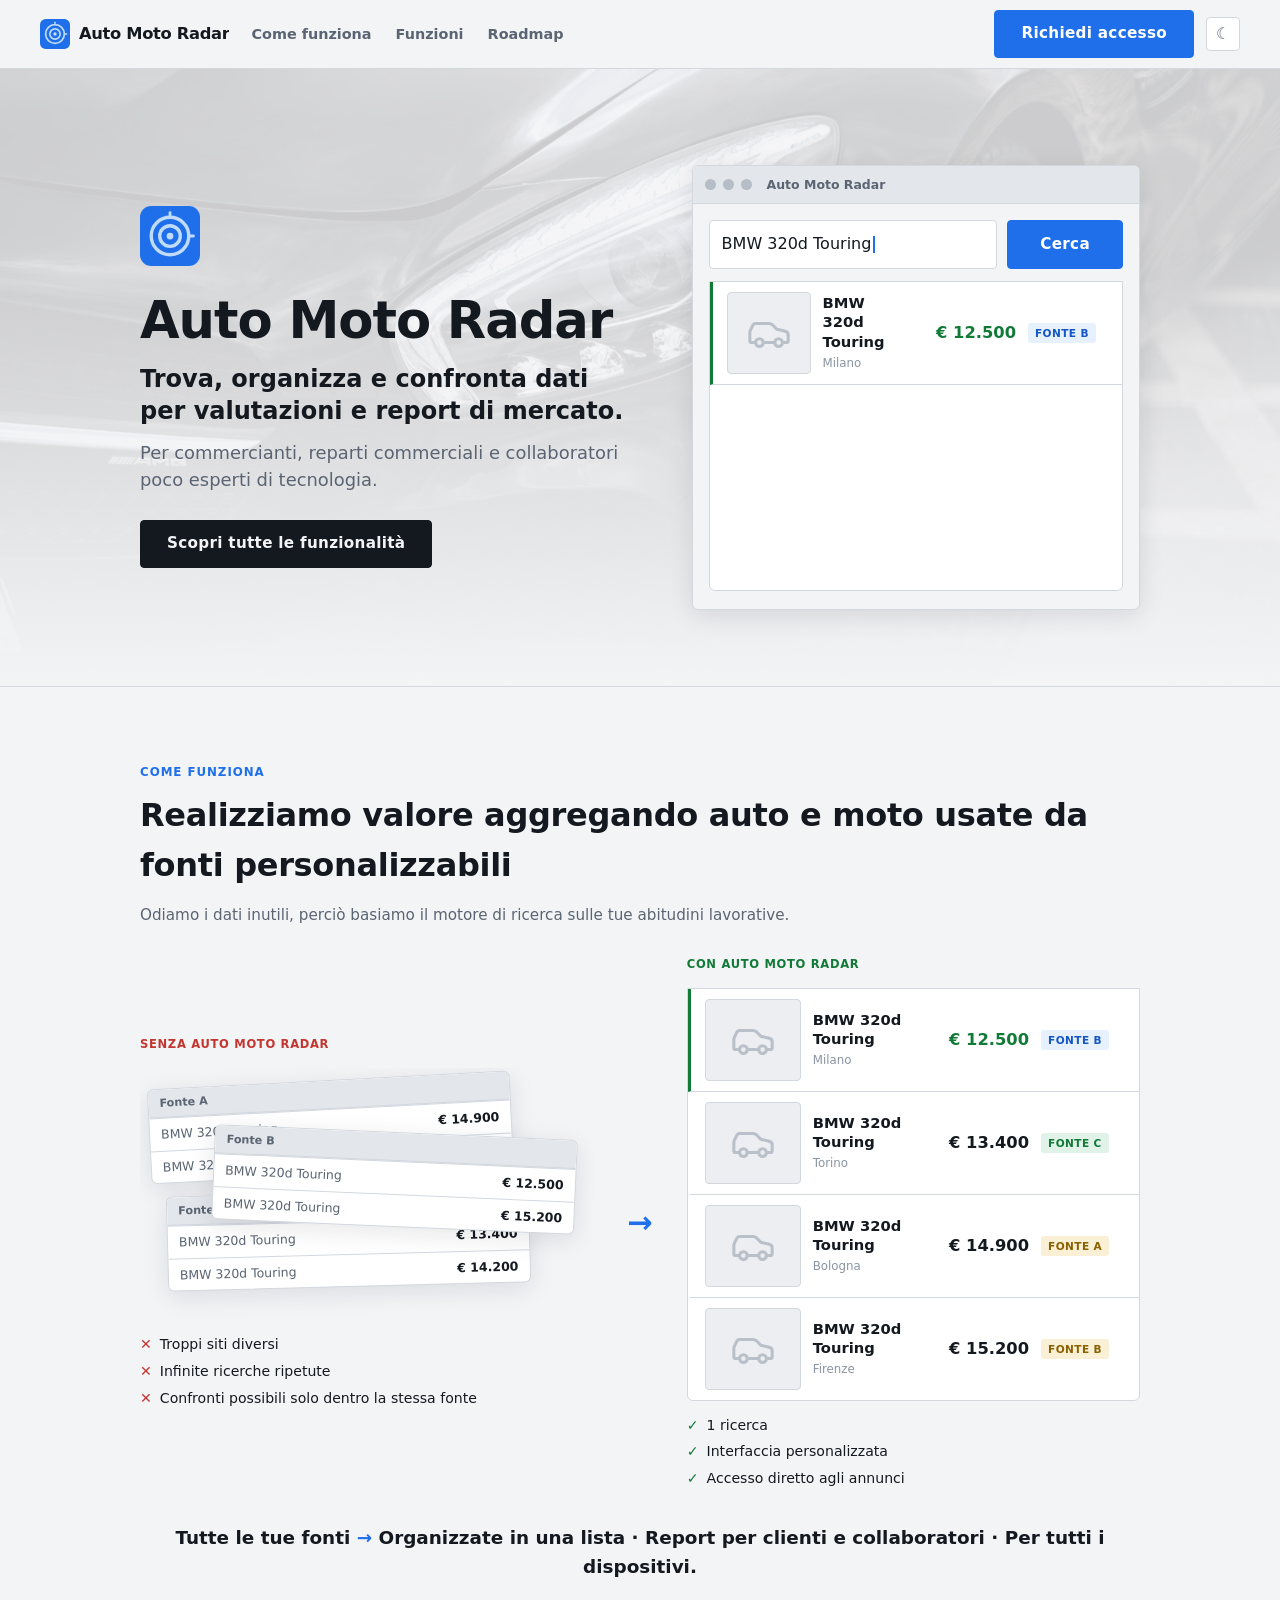
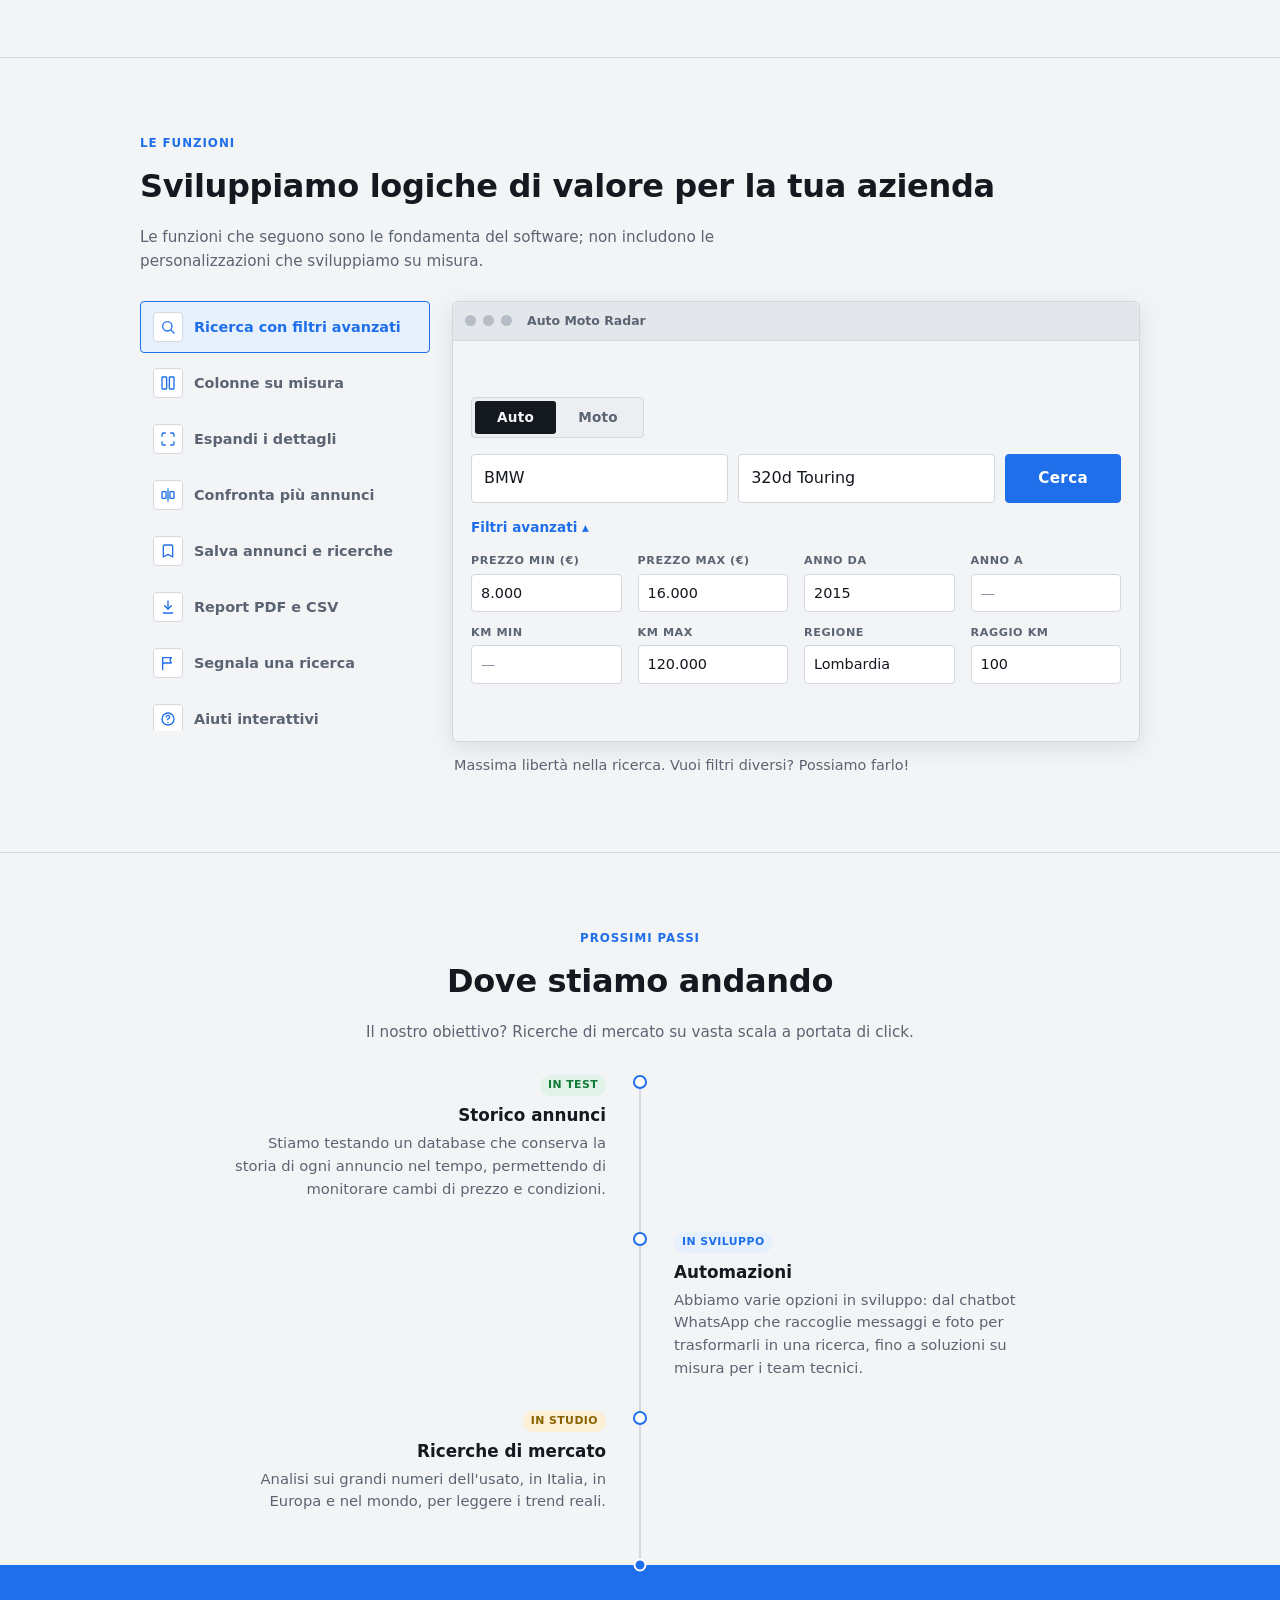
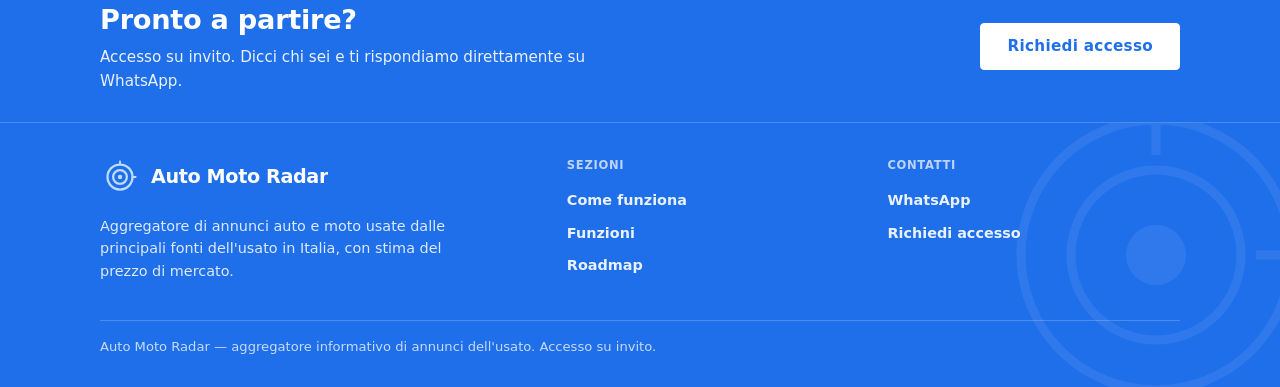
==== commit c07e5a50: "feat(landing): B2B copy, responsive SE→4K, Netlify deploy config - Copy: rewrite to B2B positioning," ====
--- a/index.html
+++ b/index.html
@@ -4,10 +4,31 @@
   <meta charset="UTF-8" />
   <meta name="viewport" content="width=device-width, initial-scale=1.0" />
   <title>Auto Moto Radar</title>
-  <meta name="description" content="Auto Moto Radar aggrega in una sola schermata gli annunci di auto e moto usate dalle principali fonti dell'usato in Italia, e ne stima il prezzo di mercato. Accesso su invito." />
+  <meta name="description" content="Auto Moto Radar aggrega auto e moto usate dalle fonti che scegli tu, per valutazioni e report di mercato. Strumento per commercianti e reparti vendita. Accesso su invito." />
   <link rel="icon" type="image/svg+xml" href="./favicon.svg" />
   <meta name="theme-color" content="#f3f4f6" media="(prefers-color-scheme: light)" />
   <meta name="theme-color" content="#0d1117" media="(prefers-color-scheme: dark)" />
+
+  <!-- Privato: fuori da Google (crawl consentito, ma non indicizzato). -->
+  <meta name="robots" content="noindex, nofollow" />
+  <link rel="canonical" href="https://ornate-meringue-35d18e.netlify.app/" />
+
+  <!-- Open Graph / Twitter: anteprima del link su WhatsApp e social (vale anche con noindex). -->
+  <meta property="og:type" content="website" />
+  <meta property="og:site_name" content="Auto Moto Radar" />
+  <meta property="og:title" content="Auto Moto Radar — valutazioni e report dell'usato" />
+  <meta property="og:description" content="Aggrega auto e moto usate dalle fonti che scegli tu, per valutazioni e report di mercato. Strumento per commercianti e reparti vendita. Accesso su invito." />
+  <meta property="og:url" content="https://ornate-meringue-35d18e.netlify.app/" />
+  <meta property="og:image" content="https://ornate-meringue-35d18e.netlify.app/og-image.jpg" />
+  <meta property="og:image:width" content="1200" />
+  <meta property="og:image:height" content="630" />
+  <meta property="og:image:alt" content="Auto Moto Radar" />
+  <meta property="og:locale" content="it_IT" />
+  <meta name="twitter:card" content="summary_large_image" />
+  <meta name="twitter:title" content="Auto Moto Radar — valutazioni e report dell'usato" />
+  <meta name="twitter:description" content="Aggrega auto e moto usate dalle fonti che scegli tu, per valutazioni e report di mercato. Accesso su invito." />
+  <meta name="twitter:image" content="https://ornate-meringue-35d18e.netlify.app/og-image.jpg" />
+
   <!-- Tema applicato PRIMA del CSS per evitare il flash (light di default). Chiave propria
        della landing per non interferire con l'app. -->
   <script>try{document.documentElement.setAttribute('data-theme',localStorage.getItem('amr_landing_theme')||'light');}catch(e){document.documentElement.setAttribute('data-theme','light');}</script>
@@ -56,8 +77,8 @@
             <line x1="26" y1="16" x2="28.5" y2="16" stroke="#bfdbfe" stroke-width="1.5" stroke-linecap="round"/>
           </svg>
           <h1>Auto Moto Radar</h1>
-          <p class="lead lead-1">Trova e valuta auto e moto in pochi minuti.</p>
-          <p class="lead lead-2">Aggrega in una sola schermata gli annunci dalle principali fonti dell'usato in Italia, e ne stima il prezzo di mercato sui dati reali del momento.</p>
+          <p class="lead lead-1">Trova, organizza e confronta dati per valutazioni e report di mercato.</p>
+          <p class="lead lead-2">Per commercianti, reparti commerciali e collaboratori poco esperti di tecnologia.</p>
           <div class="btn-row">
             <a class="btn btn-dark" href="#funzioni">Scopri tutte le funzionalità</a>
           </div>
@@ -97,8 +118,8 @@
     <section id="come-funziona">
       <div class="wrap">
         <p class="eyebrow">Come funziona</p>
-        <h2>Da tre siti a una lista</h2>
-        <p class="section-intro">Cercare un usato significa aprire siti diversi, ripetere la stessa ricerca e confrontare a mano. Auto Moto Radar fa il lavoro al posto tuo: unisce le fonti, ordina dal più economico ed evidenzia l'offerta migliore.</p>
+        <h2>Realizziamo valore aggregando auto e moto usate da fonti personalizzabili</h2>
+        <p class="section-intro">Odiamo i dati inutili, perciò basiamo il motore di ricerca sulle tue abitudini lavorative.</p>
 
         <div class="ba">
           <div class="ba-side ba-before">
@@ -109,9 +130,9 @@
               <div class="ba-win ba-win3"><div class="ba-win-bar">Fonte C</div><div class="ba-win-row"><span>BMW 320d Touring</span><span>€ 13.400</span></div><div class="ba-win-row"><span>BMW 320d Touring</span><span>€ 14.200</span></div></div>
             </div>
             <ul class="ba-pts ba-pts-before">
-              <li>3 siti diversi</li>
-              <li>stessa ricerca ripetuta</li>
-              <li>confronto a mano</li>
+              <li>Troppi siti diversi</li>
+              <li>Infinite ricerche ripetute</li>
+              <li>Confronti possibili solo dentro la stessa fonte</li>
             </ul>
           </div>
 
@@ -150,13 +171,13 @@
             </div>
             <ul class="ba-pts ba-pts-after">
               <li>1 ricerca</li>
-              <li>1 lista ordinata</li>
-              <li>l'offerta migliore in evidenza</li>
+              <li>Interfaccia personalizzata</li>
+              <li>Accesso diretto agli annunci</li>
             </ul>
           </div>
         </div>
 
-        <p class="ba-impact">3 fonti <b>→</b> 1 vista · ordinati per prezzo · 0 schede da gestire</p>
+        <p class="ba-impact">Tutte le tue fonti <b>→</b> Organizzate in una lista · Report per clienti e collaboratori · Per tutti i dispositivi.</p>
       </div>
     </section>
 
@@ -164,19 +185,33 @@
     <section id="funzioni">
       <div class="wrap">
         <p class="eyebrow">Le funzioni</p>
-        <h2>Tutto quello che puoi fare</h2>
-        <p class="section-intro">Ogni funzione dell'app. Scegli una voce a sinistra per vederla all'opera.</p>
+        <h2>Sviluppiamo logiche di valore per la tua azienda</h2>
+        <p class="section-intro">Le funzioni che seguono sono le fondamenta del software; non includono le personalizzazioni che sviluppiamo su misura.</p>
 
         <div class="fx-explorer fx" id="fxExplorer">
+          <!-- Mobile (≤860px): la striscia di tab è inservibile col touch → menu a tendina. -->
+          <label class="fx-sr" for="fxSelect">Scegli una funzione da vedere</label>
+          <select id="fxSelect" class="fx-select">
+            <option value="0">Ricerca con filtri avanzati</option>
+            <option value="1">Colonne su misura</option>
+            <option value="2">Espandi i dettagli</option>
+            <option value="3">Confronta più annunci</option>
+            <option value="4">Salva annunci e ricerche</option>
+            <option value="5">Report PDF e CSV</option>
+            <option value="6">Segnala una ricerca</option>
+            <option value="7">Aiuti interattivi</option>
+            <option value="8">Tema chiaro e scuro</option>
+            <option value="9">Pronto intervento</option>
+          </select>
           <div class="fx-tabs" id="fxTabs" role="tablist" aria-label="Funzioni dell'app" aria-orientation="vertical">
-            <button class="fx-tab" role="tab" id="fxt0" aria-controls="fxp0" aria-selected="true" tabindex="0" data-desc="Marca e modello dalla lista, più i filtri che servono: prezzo, anno, chilometri, regione e raggio."><span class="fx-tab-ico"><svg viewBox="0 0 24 24" fill="none" stroke="currentColor" stroke-width="2" stroke-linecap="round" stroke-linejoin="round" aria-hidden="true"><circle cx="11" cy="11" r="7"/><path d="m21 21-4.3-4.3"/></svg></span><span>Ricerca con filtri avanzati</span></button>
-            <button class="fx-tab" role="tab" id="fxt1" aria-controls="fxp1" aria-selected="false" tabindex="-1" data-desc="Anno e Km compaiono da soli quando filtri per anno o chilometri; le altre le aggiungi dal menu Colonne."><span class="fx-tab-ico"><svg viewBox="0 0 24 24" fill="none" stroke="currentColor" stroke-width="2" stroke-linecap="round" stroke-linejoin="round" aria-hidden="true"><rect x="3" y="3" width="7" height="18" rx="1"/><rect x="14" y="3" width="7" height="18" rx="1"/></svg></span><span>Colonne su misura</span></button>
-            <button class="fx-tab" role="tab" id="fxt2" aria-controls="fxp2" aria-selected="false" tabindex="-1" data-desc="Apri l'annuncio nella riga: galleria foto, scheda tecnica completa e link all'originale, senza saltare in cima."><span class="fx-tab-ico"><svg viewBox="0 0 24 24" fill="none" stroke="currentColor" stroke-width="2" stroke-linecap="round" stroke-linejoin="round" aria-hidden="true"><path d="M3 8V5a2 2 0 0 1 2-2h3"/><path d="M21 8V5a2 2 0 0 0-2-2h-3"/><path d="M3 16v3a2 2 0 0 0 2 2h3"/><path d="M21 16v3a2 2 0 0 1-2 2h-3"/></svg></span><span>Espandi i dettagli</span></button>
-            <button class="fx-tab" role="tab" id="fxt3" aria-controls="fxp3" aria-selected="false" tabindex="-1" data-desc="Metti i veicoli fianco a fianco: il valore migliore di ogni riga è evidenziato in verde."><span class="fx-tab-ico"><svg viewBox="0 0 24 24" fill="none" stroke="currentColor" stroke-width="2" stroke-linecap="round" stroke-linejoin="round" aria-hidden="true"><path d="M12 3v18"/><rect x="3" y="7" width="6" height="10" rx="1"/><rect x="15" y="7" width="6" height="10" rx="1"/></svg></span><span>Confronta più annunci</span></button>
-            <button class="fx-tab" role="tab" id="fxt4" aria-controls="fxp4" aria-selected="false" tabindex="-1" data-desc="Tieni gli annunci che ti piacciono e salva le ricerche: ricevi avvisi su nuovi annunci e cali di prezzo."><span class="fx-tab-ico"><svg viewBox="0 0 24 24" fill="none" stroke="currentColor" stroke-width="2" stroke-linecap="round" stroke-linejoin="round" aria-hidden="true"><path d="m19 21-7-4-7 4V5a2 2 0 0 1 2-2h10a2 2 0 0 1 2 2v16z"/></svg></span><span>Salva annunci e ricerche</span></button>
-            <button class="fx-tab" role="tab" id="fxt5" aria-controls="fxp5" aria-selected="false" tabindex="-1" data-desc="Un report stampabile o un foglio per Excel, generati al volo dai risultati della ricerca."><span class="fx-tab-ico"><svg viewBox="0 0 24 24" fill="none" stroke="currentColor" stroke-width="2" stroke-linecap="round" stroke-linejoin="round" aria-hidden="true"><path d="M12 3v12"/><path d="m7 10 5 5 5-5"/><path d="M5 21h14"/></svg></span><span>Report PDF e CSV</span></button>
-            <button class="fx-tab" role="tab" id="fxt6" aria-controls="fxp6" aria-selected="false" tabindex="-1" data-desc="Risultati che non ti convincono? Mandaci una segnalazione, allegando la ricerca con un clic."><span class="fx-tab-ico"><svg viewBox="0 0 24 24" fill="none" stroke="currentColor" stroke-width="2" stroke-linecap="round" stroke-linejoin="round" aria-hidden="true"><path d="M4 22V4"/><path d="M4 4h13l-2 4 2 4H4"/></svg></span><span>Segnala una ricerca</span></button>
-            <button class="fx-tab" role="tab" id="fxt7" aria-controls="fxp7" aria-selected="false" tabindex="-1" data-desc="Piccoli punti interrogativi spiegano ogni parte dell'app. Li nascondi quando vuoi dalla navbar."><span class="fx-tab-ico"><svg viewBox="0 0 24 24" fill="none" stroke="currentColor" stroke-width="2" stroke-linecap="round" stroke-linejoin="round" aria-hidden="true"><circle cx="12" cy="12" r="9"/><path d="M9.5 9a2.5 2.5 0 1 1 3 2.4c-.7.3-1 .8-1 1.6"/><path d="M12 17h.01"/></svg></span><span>Aiuti interattivi</span></button>
+            <button class="fx-tab" role="tab" id="fxt0" aria-controls="fxp0" aria-selected="true" tabindex="0" data-desc="Massima libertà nella ricerca. Vuoi filtri diversi? Possiamo farlo!"><span class="fx-tab-ico"><svg viewBox="0 0 24 24" fill="none" stroke="currentColor" stroke-width="2" stroke-linecap="round" stroke-linejoin="round" aria-hidden="true"><circle cx="11" cy="11" r="7"/><path d="m21 21-4.3-4.3"/></svg></span><span>Ricerca con filtri avanzati</span></button>
+            <button class="fx-tab" role="tab" id="fxt1" aria-controls="fxp1" aria-selected="false" tabindex="-1" data-desc="Personalizza le informazioni da tenere sott'occhio. Vuoi anche un sistema di rating? Possiamo farlo!"><span class="fx-tab-ico"><svg viewBox="0 0 24 24" fill="none" stroke="currentColor" stroke-width="2" stroke-linecap="round" stroke-linejoin="round" aria-hidden="true"><rect x="3" y="3" width="7" height="18" rx="1"/><rect x="14" y="3" width="7" height="18" rx="1"/></svg></span><span>Colonne su misura</span></button>
+            <button class="fx-tab" role="tab" id="fxt2" aria-controls="fxp2" aria-selected="false" tabindex="-1" data-desc="Annunci arricchibili di altre informazioni. Vuoi paragonarli col nuovo? Possiamo farlo!"><span class="fx-tab-ico"><svg viewBox="0 0 24 24" fill="none" stroke="currentColor" stroke-width="2" stroke-linecap="round" stroke-linejoin="round" aria-hidden="true"><path d="M3 8V5a2 2 0 0 1 2-2h3"/><path d="M21 8V5a2 2 0 0 0-2-2h-3"/><path d="M3 16v3a2 2 0 0 0 2 2h3"/><path d="M21 16v3a2 2 0 0 1-2 2h-3"/></svg></span><span>Espandi i dettagli</span></button>
+            <button class="fx-tab" role="tab" id="fxt3" aria-controls="fxp3" aria-selected="false" tabindex="-1" data-desc="Confronta e crea prospetti personalizzati. Vuoi una versione da usare con i clienti? Possiamo farlo!"><span class="fx-tab-ico"><svg viewBox="0 0 24 24" fill="none" stroke="currentColor" stroke-width="2" stroke-linecap="round" stroke-linejoin="round" aria-hidden="true"><path d="M12 3v18"/><rect x="3" y="7" width="6" height="10" rx="1"/><rect x="15" y="7" width="6" height="10" rx="1"/></svg></span><span>Confronta più annunci</span></button>
+            <button class="fx-tab" role="tab" id="fxt4" aria-controls="fxp4" aria-selected="false" tabindex="-1" data-desc="Salva annunci e ricerche e ricevi aggiornamenti. Li vuoi anche via WhatsApp? Possiamo farlo!"><span class="fx-tab-ico"><svg viewBox="0 0 24 24" fill="none" stroke="currentColor" stroke-width="2" stroke-linecap="round" stroke-linejoin="round" aria-hidden="true"><path d="m19 21-7-4-7 4V5a2 2 0 0 1 2-2h10a2 2 0 0 1 2 2v16z"/></svg></span><span>Salva annunci e ricerche</span></button>
+            <button class="fx-tab" role="tab" id="fxt5" aria-controls="fxp5" aria-selected="false" tabindex="-1" data-desc="Un report stampabile dei mezzi confrontati e delle ricerche. Ne vuoi uno su misura per i clienti? Possiamo farlo!"><span class="fx-tab-ico"><svg viewBox="0 0 24 24" fill="none" stroke="currentColor" stroke-width="2" stroke-linecap="round" stroke-linejoin="round" aria-hidden="true"><path d="M12 3v12"/><path d="m7 10 5 5 5-5"/><path d="M5 21h14"/></svg></span><span>Report PDF e CSV</span></button>
+            <button class="fx-tab" role="tab" id="fxt6" aria-controls="fxp6" aria-selected="false" tabindex="-1" data-desc="Può capitare che una fonte cambi il proprio codice. Segnalaci dall'app le ricerche che non ti convincono."><span class="fx-tab-ico"><svg viewBox="0 0 24 24" fill="none" stroke="currentColor" stroke-width="2" stroke-linecap="round" stroke-linejoin="round" aria-hidden="true"><path d="M4 22V4"/><path d="M4 4h13l-2 4 2 4H4"/></svg></span><span>Segnala una ricerca</span></button>
+            <button class="fx-tab" role="tab" id="fxt7" aria-controls="fxp7" aria-selected="false" tabindex="-1" data-desc="Tutorial integrati, che puoi nascondere quando vuoi."><span class="fx-tab-ico"><svg viewBox="0 0 24 24" fill="none" stroke="currentColor" stroke-width="2" stroke-linecap="round" stroke-linejoin="round" aria-hidden="true"><circle cx="12" cy="12" r="9"/><path d="M9.5 9a2.5 2.5 0 1 1 3 2.4c-.7.3-1 .8-1 1.6"/><path d="M12 17h.01"/></svg></span><span>Aiuti interattivi</span></button>
             <button class="fx-tab" role="tab" id="fxt8" aria-controls="fxp8" aria-selected="false" tabindex="-1" data-desc="Interfaccia leggibile di giorno, riposante di notte. La stessa lista, due temi."><span class="fx-tab-ico"><svg viewBox="0 0 24 24" fill="none" stroke="currentColor" stroke-width="2" stroke-linecap="round" stroke-linejoin="round" aria-hidden="true"><path d="M21 12.8A9 9 0 1 1 11.2 3a7 7 0 0 0 9.8 9.8Z"/></svg></span><span>Tema chiaro e scuro</span></button>
             <button class="fx-tab" role="tab" id="fxt9" aria-controls="fxp9" aria-selected="false" tabindex="-1" data-desc="Assistenza diretta su WhatsApp: aggiungere una fonte, segnalare un problema o una richiesta su misura."><span class="fx-tab-ico"><svg viewBox="0 0 24 24" fill="none" stroke="currentColor" stroke-width="2" stroke-linecap="round" stroke-linejoin="round" aria-hidden="true"><path d="M21 11.5a8.38 8.38 0 0 1-8.5 8.5 8.5 8.5 0 0 1-3.8-.9L3 21l1.9-5.7A8.38 8.38 0 0 1 4 11.5 8.5 8.5 0 0 1 12.5 3 8.38 8.38 0 0 1 21 11.5Z"/></svg></span><span>Pronto intervento</span></button>
           </div>
@@ -199,7 +234,7 @@
                       <div class="adv-field"><span>Km min</span><div class="inp empty">—</div></div>
                       <div class="adv-field"><span>Km max</span><div class="inp">120.000</div></div>
                       <div class="adv-field"><span>Regione</span><div class="inp">Lombardia</div></div>
-                      <div class="adv-field"><span>Raggio km (Autoscout)</span><div class="inp">100</div></div>
+                      <div class="adv-field"><span>Raggio km</span><div class="inp">100</div></div>
                     </div>
                   </div>
                 </div>
@@ -213,7 +248,7 @@
                       <label><span class="ck"></span> Carburante</label>
                       <label><span class="ck"></span> Potenza (CV)</label>
                     </div>
-                    <div style="flex:1; min-width:260px">
+                    <div style="flex:1; min-width:0">
                       <div class="grid-head" style="grid-template-columns:minmax(0,1fr) 64px 98px 124px"><span class="gh">Veicolo</span><span class="gh gh-num">Anno</span><span class="gh gh-num">Km</span><span class="gh gh-num">Prezzo</span></div>
                       <div class="result-list">
                         <div class="result-row best" style="grid-template-columns:minmax(0,1fr) 64px 98px 124px"><div class="row-titolo">BMW 320d Touring</div><div class="row-cell num muted">2017</div><div class="row-cell num muted">92.000</div><div class="row-prezzo">€ 12.500</div></div>
@@ -384,27 +419,27 @@
     <!-- ─── Roadmap (timeline prossimi obiettivi) ────────────────────────── -->
     <section id="roadmap">
       <div class="wrap">
-        <p class="eyebrow">In arrivo</p>
+        <p class="eyebrow">PROSSIMI PASSI</p>
         <h2>Dove stiamo andando</h2>
-        <p class="section-intro">Quello su cui stiamo lavorando ora. Sono direzioni, non promesse con una data.</p>
+        <p class="section-intro">Il nostro obiettivo? Ricerche di mercato su vasta scala a portata di click.</p>
         <ol class="timeline">
           <li class="tl-item">
             <span class="tl-dot" aria-hidden="true"></span>
             <span class="tl-status st-test">In test</span>
             <h3>Storico annunci</h3>
-            <p>Stiamo testando un database che conserva la storia di ogni annuncio nel tempo.</p>
+            <p>Stiamo testando un database che conserva la storia di ogni annuncio nel tempo, permettendo di monitorare cambi di prezzo e condizioni.</p>
           </li>
           <li class="tl-item">
             <span class="tl-dot" aria-hidden="true"></span>
             <span class="tl-status st-dev">In sviluppo</span>
-            <h3>Variazioni di prezzo</h3>
-            <p>Tracciare i cali e gli aumenti di prezzo su ogni singolo veicolo nel tempo.</p>
+            <h3>Automazioni</h3>
+            <p>Abbiamo varie opzioni in sviluppo: dal chatbot WhatsApp che raccoglie messaggi e foto per trasformarli in una ricerca, fino a soluzioni su misura per i team tecnici.</p>
           </li>
           <li class="tl-item">
             <span class="tl-dot" aria-hidden="true"></span>
             <span class="tl-status st-study">In studio</span>
             <h3>Ricerche di mercato</h3>
-            <p>Analisi sui grandi numeri dell'usato in Italia, per leggere i trend reali.</p>
+            <p>Analisi sui grandi numeri dell'usato, in Italia, in Europa e nel mondo, per leggere i trend reali.</p>
           </li>
         </ol>
       </div>
@@ -440,6 +475,8 @@
               <circle cx="16" cy="16" r="10" fill="none" stroke="#bfdbfe" stroke-width="1.8"/>
               <circle cx="16" cy="16" r="5.5" fill="none" stroke="#bfdbfe" stroke-width="1.8"/>
               <circle cx="16" cy="16" r="1.8" fill="#bfdbfe"/>
+              <line x1="16" y1="6" x2="16" y2="3.5" stroke="#bfdbfe" stroke-width="1.5" stroke-linecap="round"/>
+              <line x1="26" y1="16" x2="28.5" y2="16" stroke="#bfdbfe" stroke-width="1.5" stroke-linecap="round"/>
             </svg>
             <span class="brand-name">Auto Moto Radar</span>
           </span>
@@ -457,7 +494,7 @@
           <a href="https://wa.me/393520727252" data-open-wizard>Richiedi accesso</a>
         </div>
       </div>
-      <div class="wrap footer-legal">Auto Moto Radar — aggregatore informativo di annunci usato. Accesso su invito.</div>
+      <div class="wrap footer-legal">Auto Moto Radar — aggregatore informativo di annunci dell'usato. Accesso su invito.</div>
     </div>
   </footer>
 
@@ -467,7 +504,7 @@
     <div class="modal-card" role="dialog" aria-modal="true" aria-labelledby="wizTitle">
       <button type="button" class="modal-x" data-close aria-label="Chiudi">✕</button>
       <p class="wiz-kicker" id="wizTitle">Richiedi l'accesso</p>
-      <p class="wiz-progress" id="wizProgress" aria-live="polite">Passo 1 di 3</p>
+      <p class="wiz-progress" id="wizProgress" aria-live="polite">Passo 1 di 4</p>
       <div id="wizMount"><!-- step renderizzato da JS --></div>
       <noscript>
         <p class="wiz-q">Richiedi l'accesso scrivendoci direttamente su WhatsApp.</p>
--- a/landing.css
+++ b/landing.css
@@ -71,6 +71,7 @@
   line-height: 1.55;
   font-variant-numeric: tabular-nums;
   -webkit-font-smoothing: antialiased;
+  overflow-x: clip;   /* guardia anti scroll-x (clip non rompe la topbar sticky) */
 }
 a { color: var(--accent); text-decoration: none; }
 a:hover { text-decoration: underline; }
@@ -117,11 +118,12 @@
   background: var(--bg);
   border-bottom: 1px solid var(--line);
 }
-.brand { display: inline-flex; align-items: center; gap: 9px; text-decoration: none; }
+.brand { display: inline-flex; align-items: center; gap: 9px; text-decoration: none; min-width: 0; }
 .brand:hover { text-decoration: none; }
-.brand .brand-logo { display: block; border-radius: var(--r); }
+.brand .brand-logo { display: block; border-radius: var(--r); flex: none; }
 .brand .brand-name {
   font-size: 1.02rem; font-weight: 800; letter-spacing: -0.02em; color: var(--text);
+  min-width: 0; overflow: hidden; text-overflow: ellipsis; white-space: nowrap;
 }
 .topbar-spacer { flex: 1; }
 /* Link di navigazione fra le sezioni (accessibilità). Sotto 720px collassano: vedi media. */
@@ -235,7 +237,9 @@
 .hd-field { display: flex; align-items: center; min-height: 44px; }
 .hd-caret { display: inline-block; width: 2px; height: 1.05em; background: var(--accent); margin-left: 2px; animation: hd-blink 1.05s step-end infinite; }
 @keyframes hd-blink { 50% { opacity: 0; } }
-.hd-results { min-height: 296px; }   /* spazio riservato (single-list) → niente salto nel loop */
+/* Altezza FISSA (non min-height): la fase "typing" (liste hidden) e l'esito devono
+   occupare lo stesso spazio, altrimenti la pagina sobbalza a ogni ciclo del loop. */
+.hd-results { height: 312px; overflow: hidden; }
 /* La lista nascosta deve sparire davvero: .fx .result-list{display:flex} sovrasta [hidden]. */
 .fx .result-list[hidden] { display: none; }
 /* Dropdown autocomplete (mirror app), copiato scopato .fx. */
@@ -428,6 +432,14 @@
 .fx-sr { position: absolute; width: 1px; height: 1px; padding: 0; margin: -1px; overflow: hidden; clip: rect(0 0 0 0); white-space: nowrap; border: 0; }
 .fx-explorer { display: grid; grid-template-columns: 290px 1fr; gap: 22px; align-items: start; }
 .fx-tabs { display: flex; flex-direction: column; gap: 4px; max-height: 430px; overflow-y: auto; }
+/* Selettore funzioni: nascosto su desktop (si usano le tab), mostrato su mobile (vedi @860). */
+.fx-select {
+  display: none; width: 100%; box-sizing: border-box;
+  padding: 11px 12px; font: inherit; font-weight: 600;
+  color: var(--text); background: var(--surface);
+  border: 1px solid var(--line); border-radius: var(--r); cursor: pointer;
+}
+.fx-select:focus-visible { outline: 2px solid var(--accent); outline-offset: 2px; }
 .fx-tab {
   display: flex; align-items: center; gap: 11px; text-align: left; width: 100%;
   padding: 10px 12px; border: 1px solid transparent; border-radius: var(--r);
@@ -453,10 +465,10 @@
 
 @media (max-width: 860px) {
   .fx-explorer { grid-template-columns: 1fr; gap: 14px; }
-  /* lista → striscia tab orizzontale (overflow solo qui, mai sul body) */
-  .fx-tabs { flex-direction: row; overflow-x: auto; overflow-y: visible; max-height: none; gap: 8px; padding-bottom: 4px; }
-  .fx-tab { flex: 0 0 auto; white-space: nowrap; }
-  .fx-tab-ico { display: none; }
+  /* La striscia di tab orizzontale è inservibile col touch (scrollWidth ~3300px):
+     su mobile la sostituisce un menu a tendina nativo. */
+  .fx-tabs { display: none; }
+  .fx-select { display: block; }
   .appwin-body { height: auto; min-height: 400px; }
 }
 
@@ -720,10 +732,9 @@
 .footer-brand-col .brand { display: inline-flex; align-items: center; gap: 9px; }
 .footer-brand-col .brand { gap: 11px; }
 .footer-brand-col .brand-name { font-size: 1.2rem; font-weight: 800; letter-spacing: -0.02em; color: #fff; }
-/* Logo: tile bianca con radar blu (visibile sul footer blu). */
-.footer .brand-logo rect { fill: #fff; }
-.footer .brand-logo circle, .footer .brand-logo line { stroke: #1f6feb; }
-.footer .brand-logo circle[fill] { fill: #1f6feb; }
+/* Logo canonico (anelli + antenna): riquadro trasparente → sul footer blu resta
+   il radar azzurro #bfdbfe, coerente con navbar/hero. */
+.footer .brand-logo rect { fill: transparent; }
 .footer-tag { margin: 12px 0 14px; color: rgba(255, 255, 255, .85); font-size: 0.9rem; max-width: 42ch; }
 .footer-col-h { margin: 0 0 10px; font-size: 0.72rem; font-weight: 700; text-transform: uppercase; letter-spacing: 0.06em; color: rgba(255, 255, 255, .7); }
 .footer-col a { display: block; padding: 5px 0; color: rgba(255, 255, 255, .9); font-weight: 600; }
@@ -733,6 +744,11 @@
   .footer-cta-inner { flex-direction: column; align-items: flex-start; }
   .footer-cols { grid-template-columns: 1fr; gap: 22px; }
 }
+/* Watermark 320px con `right:-36px`: sborda 36px a destra del footer. Su desktop largo
+   è filigrana intenzionale (clippata), ma fino a 860px (phone/tablet) bleeda → via. */
+@media (max-width: 860px) {
+  .footer-watermark { display: none; }
+}
 
 /* ─── Responsive ────────────────────────────────────────────────────────────── */
 @media (max-width: 860px) {
@@ -742,7 +758,22 @@
   /* Link nav collassano: restano CTA + toggle; il footer garantisce i link (fallback a11y). */
   .topnav { display: none; }
 }
+/* iPhone SE & affini: restringo CTA e gap così logo+nome+CTA+toggle restano su una riga. */
+@media (max-width: 430px) {
+  .topbar { gap: 8px; padding: 10px 12px; }
+  .topbar-cta { padding: 7px 12px; font-size: 0.85rem; }
+  .theme-toggle { width: 32px; height: 32px; }
+  .brand .brand-name { font-size: 0.9rem; }
+}
 @media (max-width: 480px) {
-  .footer-inner { gap: 12px; }
   .brand .brand-name { font-size: 0.95rem; }
-}
+  /* Lista compatta (244px): altezza riservata coerente, niente sobbalzo. */
+  .hd-results { height: 248px; }
+  /* Hero demo: riga compatta (le colonne fisse 84/104/80 venivano tagliate dall'.appwin). */
+  .hero-demo .result-row { grid-template-columns: 60px minmax(0,1fr) auto !important; gap: 10px; }
+  .hero-demo .row-thumb { height: 60px; }
+  .hero-demo .row-fonte { display: none; }
+  /* Explorer "Espandi i dettagli": riga compatta, niente scroll-x interno. */
+  #fxp2 .result-row { grid-template-columns: 84px minmax(0,1fr) auto !important; }
+  #fxp2 .row-fonte { display: none; }
+}
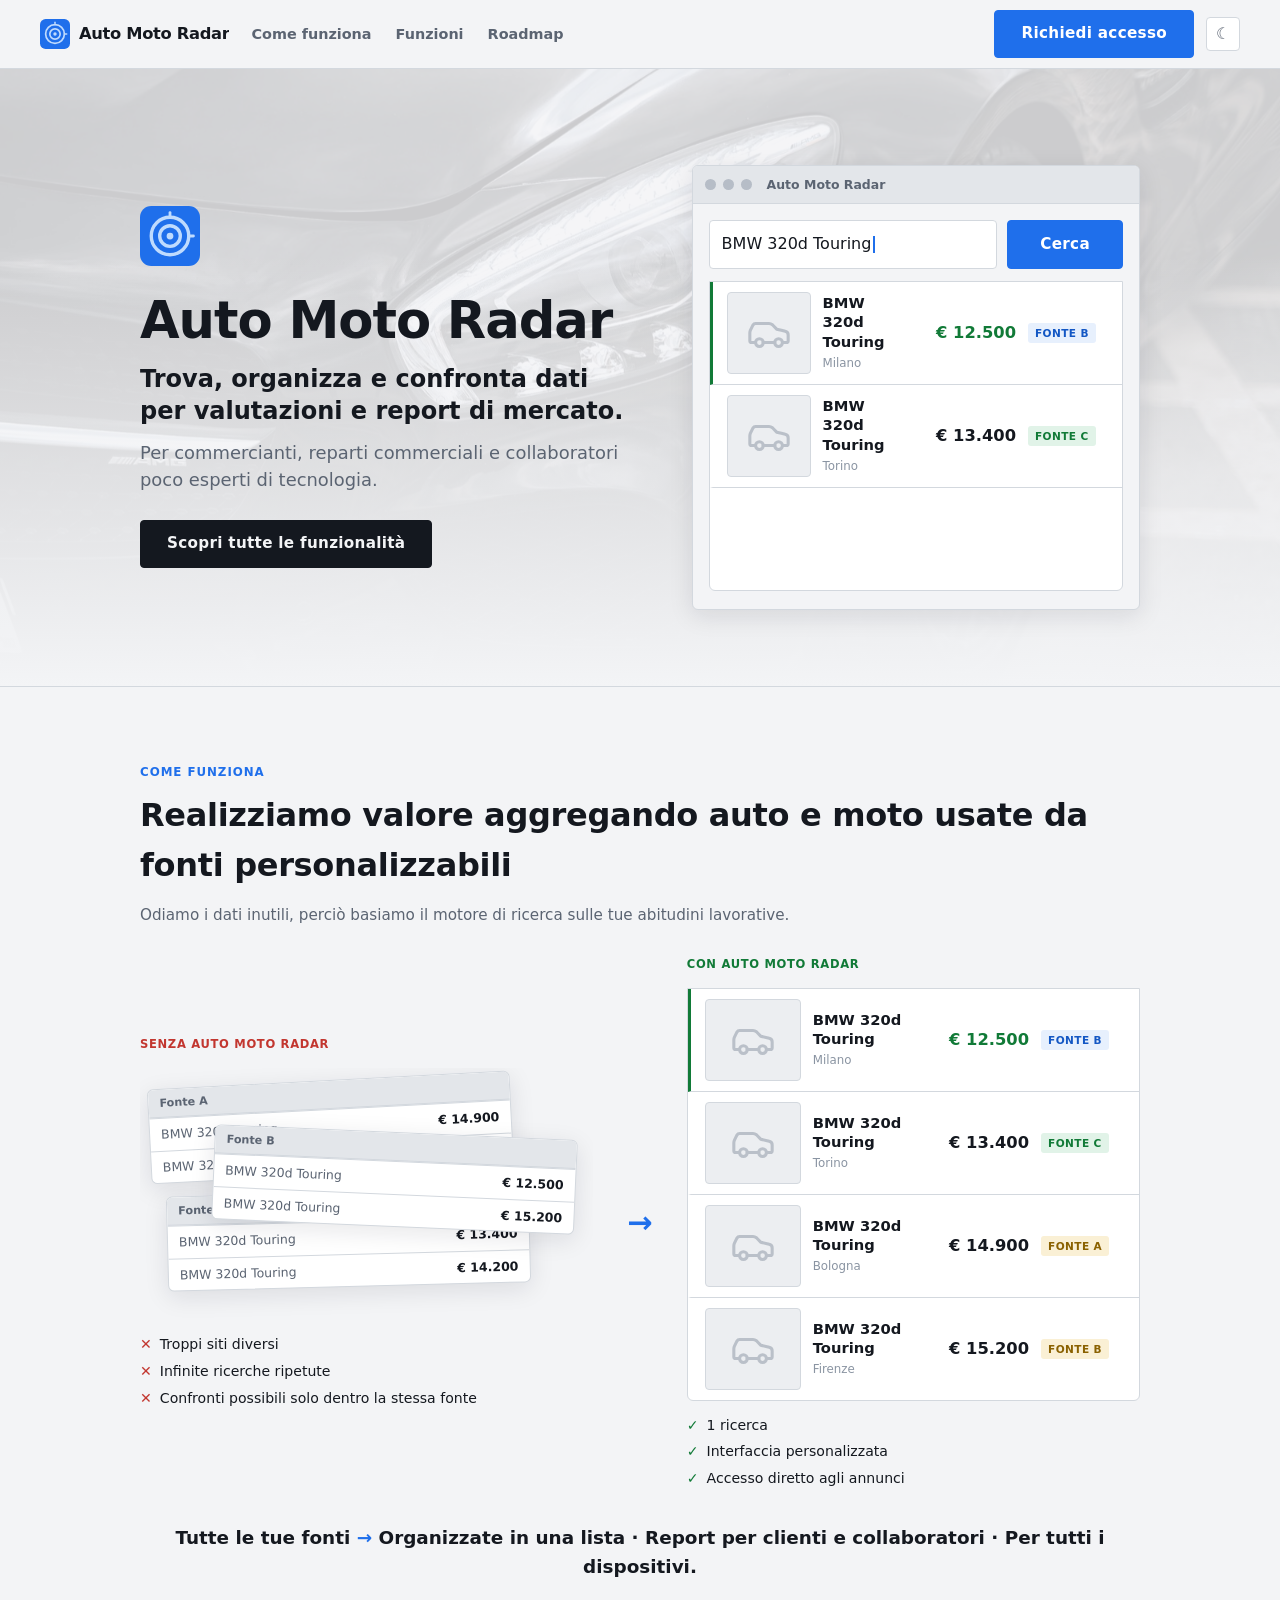
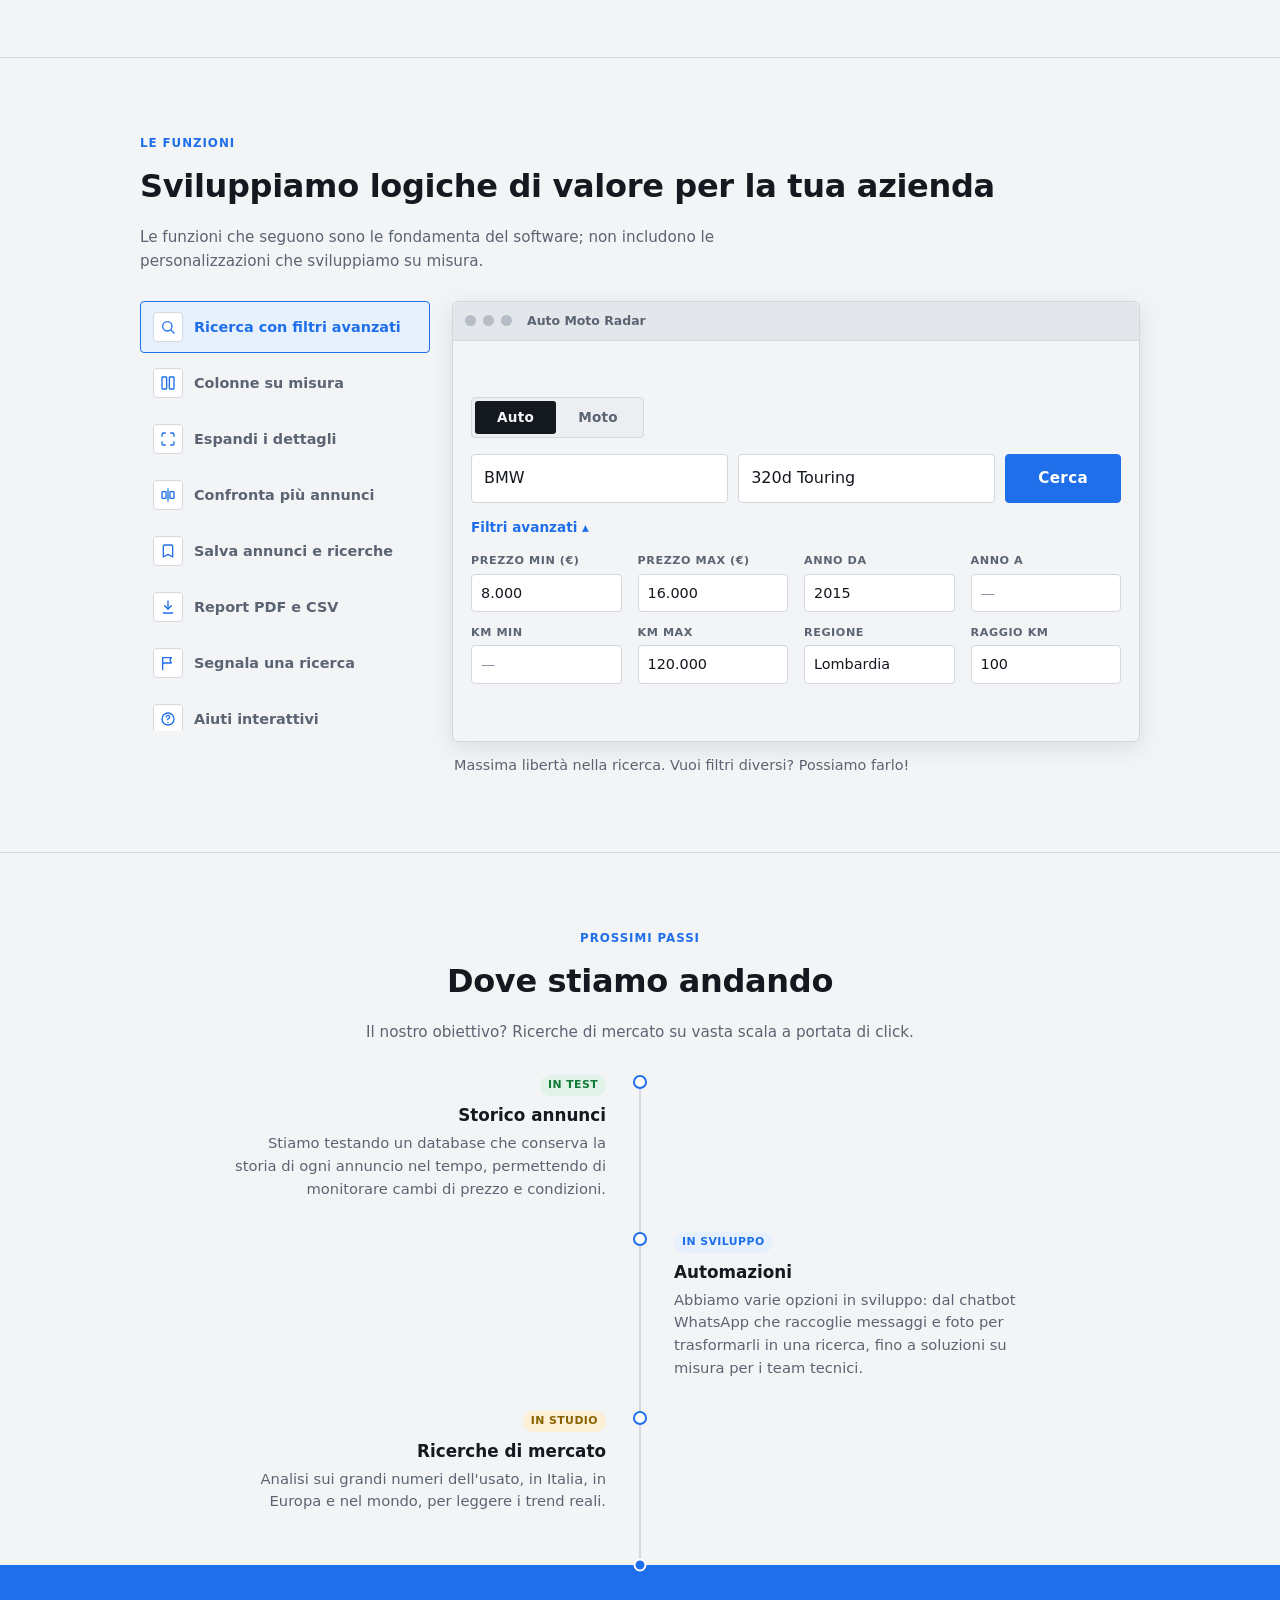
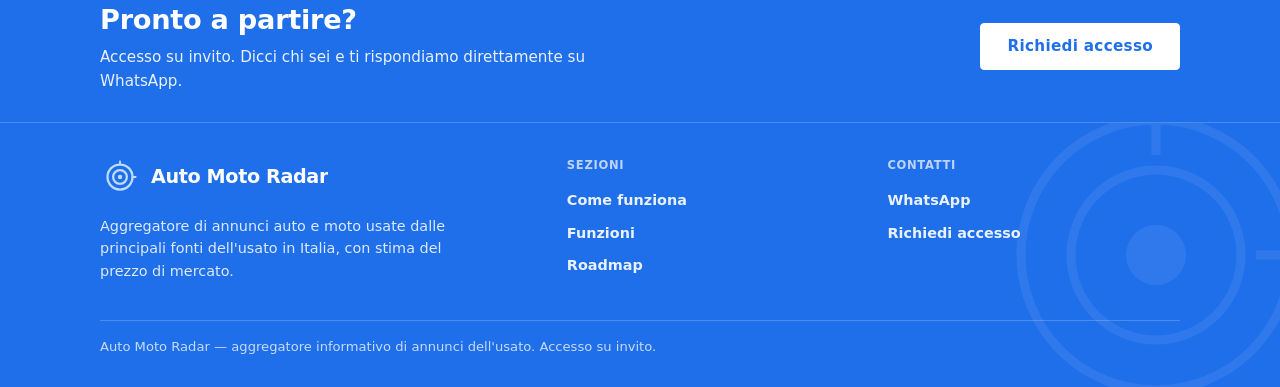
==== commit 315c76d9: "fix(landing): mobile layout — no height jump, CTA wrap, column overlap - Hero demo: lock the search " ====
--- a/index.html
+++ b/index.html
@@ -248,11 +248,11 @@
                       <label><span class="ck"></span> Carburante</label>
                       <label><span class="ck"></span> Potenza (CV)</label>
                     </div>
-                    <div style="flex:1; min-width:0">
-                      <div class="grid-head" style="grid-template-columns:minmax(0,1fr) 64px 98px 124px"><span class="gh">Veicolo</span><span class="gh gh-num">Anno</span><span class="gh gh-num">Km</span><span class="gh gh-num">Prezzo</span></div>
+                    <div style="flex:1; min-width:0; overflow-x:auto">
+                      <div class="grid-head" style="grid-template-columns:minmax(120px,1fr) 64px 98px 124px"><span class="gh">Veicolo</span><span class="gh gh-num">Anno</span><span class="gh gh-num">Km</span><span class="gh gh-num">Prezzo</span></div>
                       <div class="result-list">
-                        <div class="result-row best" style="grid-template-columns:minmax(0,1fr) 64px 98px 124px"><div class="row-titolo">BMW 320d Touring</div><div class="row-cell num muted">2017</div><div class="row-cell num muted">92.000</div><div class="row-prezzo">€ 12.500</div></div>
-                        <div class="result-row" style="grid-template-columns:minmax(0,1fr) 64px 98px 124px"><div class="row-titolo">BMW 320d Touring</div><div class="row-cell num muted">2016</div><div class="row-cell num muted">118.000</div><div class="row-prezzo">€ 13.400</div></div>
+                        <div class="result-row best" style="grid-template-columns:minmax(120px,1fr) 64px 98px 124px"><div class="row-titolo">BMW 320d Touring</div><div class="row-cell num muted">2017</div><div class="row-cell num muted">92.000</div><div class="row-prezzo">€ 12.500</div></div>
+                        <div class="result-row" style="grid-template-columns:minmax(120px,1fr) 64px 98px 124px"><div class="row-titolo">BMW 320d Touring</div><div class="row-cell num muted">2016</div><div class="row-cell num muted">118.000</div><div class="row-prezzo">€ 13.400</div></div>
                       </div>
                     </div>
                   </div>
--- a/landing.css
+++ b/landing.css
@@ -234,7 +234,8 @@
 .hero-demo { font-variant-numeric: tabular-nums; }
 .hero-demo-body { padding: 16px; }
 .hd-search { margin-bottom: 12px; }
-.hd-field { display: flex; align-items: center; min-height: 44px; }
+/* nowrap+overflow: il testo digitato non deve mai andare a capo (campo che cresce → salto pagina su mobile stretto). */
+.hd-field { display: flex; align-items: center; min-height: 44px; white-space: nowrap; overflow: hidden; }
 .hd-caret { display: inline-block; width: 2px; height: 1.05em; background: var(--accent); margin-left: 2px; animation: hd-blink 1.05s step-end infinite; }
 @keyframes hd-blink { 50% { opacity: 0; } }
 /* Altezza FISSA (non min-height): la fase "typing" (liste hidden) e l'esito devono
@@ -268,6 +269,7 @@
   display: inline-flex; align-items: center; justify-content: center; gap: 8px;
   border-radius: var(--r); font-weight: 700; font-size: 0.95rem; letter-spacing: 0.02em;
   padding: 11px 26px; cursor: pointer; border: 1px solid transparent; font-family: inherit;
+  white-space: nowrap;   /* niente CTA su due righe su mobile stretto */
   transition: background .12s, border-color .12s, color .12s;
 }
 .btn-primary { background: var(--accent); color: #fff; border-color: var(--accent); }
